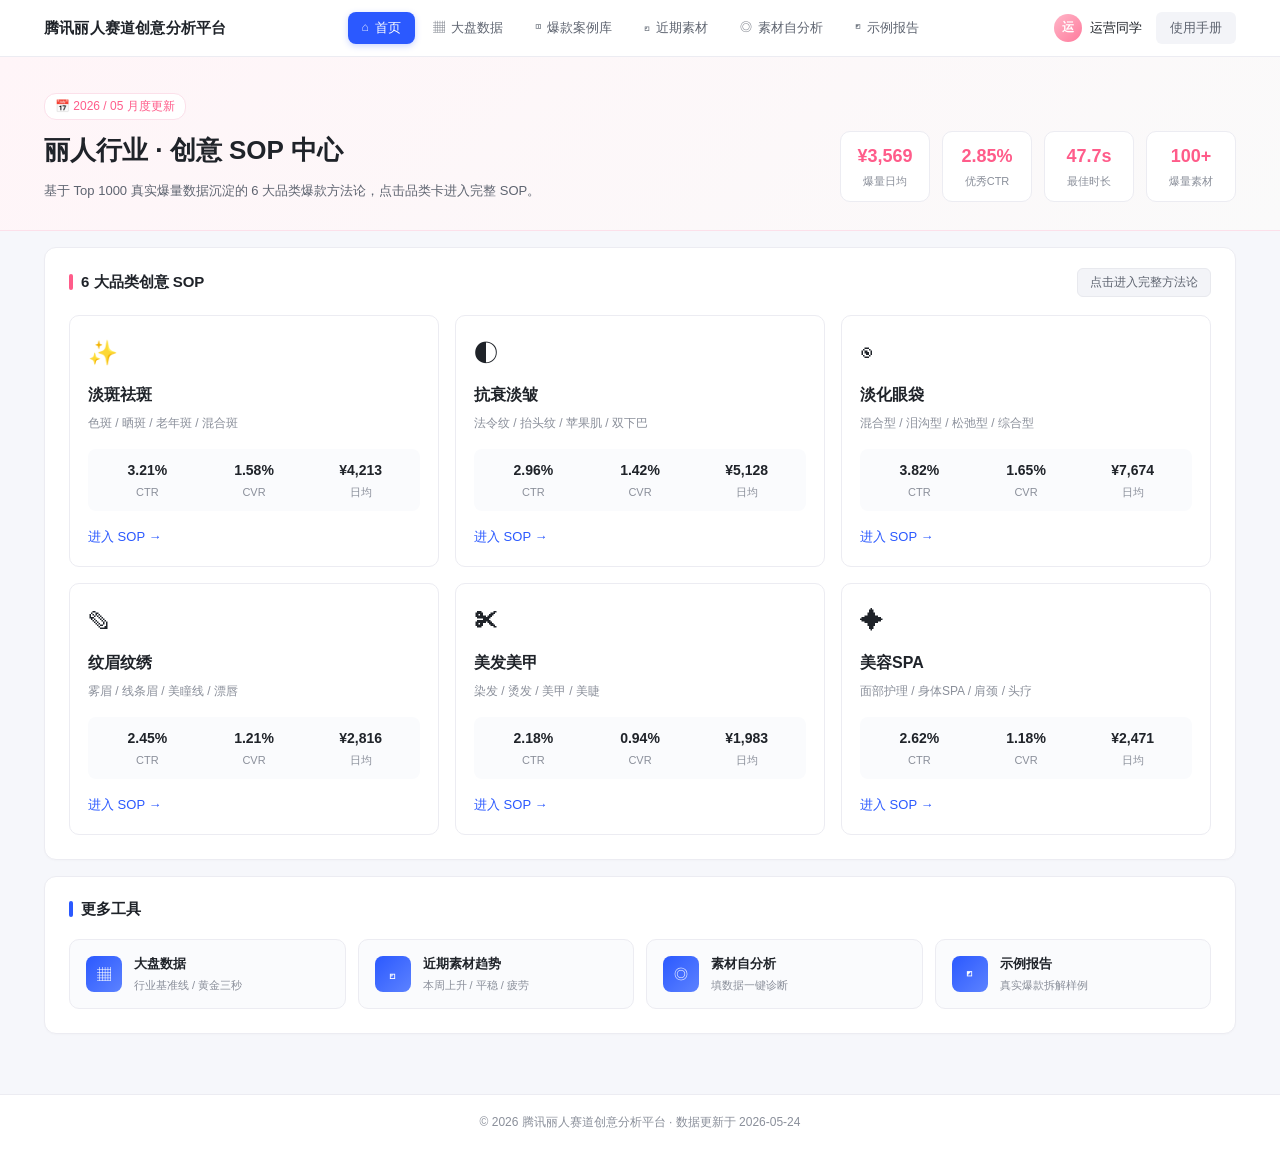
==== index.html @ 3fe84f32 "first commit: 丽人创意SOP v1" ====
<!DOCTYPE html>
<html lang="zh-CN">
<head>
<meta charset="UTF-8" />
<meta name="viewport" content="width=device-width,initial-scale=1.0" />
<title>腾讯丽人赛道创意分析平台</title>
<link rel="stylesheet" href="styles.css" />
</head>
<body>

<!-- 顶部导航 -->
<header class="topbar">
  <div class="topbar-inner">
    <div class="brand">腾讯丽人赛道创意分析平台</div>
    <nav class="topnav">
      <a href="#/home" class="nav-item" data-route="home"><span class="nav-icon">⌂</span>首页</a>
      <a href="#/dashboard" class="nav-item" data-route="dashboard"><span class="nav-icon">▦</span>大盘数据</a>
      <a href="#/case" class="nav-item" data-route="case"><span class="nav-icon">◫</span>爆款案例库</a>
      <a href="#/trend" class="nav-item" data-route="trend"><span class="nav-icon">◰</span>近期素材</a>
      <a href="#/diagnose" class="nav-item" data-route="diagnose"><span class="nav-icon">◎</span>素材自分析</a>
      <a href="#/report" class="nav-item" data-route="report"><span class="nav-icon">◩</span>示例报告</a>
    </nav>
    <div class="topright">
      <div class="user">
        <span class="avatar">运</span>
        <span class="username">运营同学</span>
      </div>
      <a href="#/manual" class="btn-manual">使用手册</a>
    </div>
  </div>
</header>

<!-- =============== 页面 0：首页（品类Hub） =============== -->
<div class="page" data-page="home">
  <section class="v3-hero">
    <div class="container">
      <div class="v3-hero-inner">
        <div>
          <div class="v3-hero-tag">📅 2026 / 05 月度更新</div>
          <h1 class="v3-hero-title">丽人行业 · 创意 SOP 中心</h1>
          <p class="v3-hero-desc">基于 Top 1000 真实爆量数据沉淀的 6 大品类爆款方法论，点击品类卡进入完整 SOP。</p>
        </div>
        <div class="v3-hero-stats">
          <div class="v3-hs"><span class="v3-hs-num">¥3,569</span><span class="v3-hs-lbl">爆量日均</span></div>
          <div class="v3-hs"><span class="v3-hs-num">2.85%</span><span class="v3-hs-lbl">优秀CTR</span></div>
          <div class="v3-hs"><span class="v3-hs-num">47.7s</span><span class="v3-hs-lbl">最佳时长</span></div>
          <div class="v3-hs"><span class="v3-hs-num">100+</span><span class="v3-hs-lbl">爆量素材</span></div>
        </div>
      </div>
    </div>
  </section>

  <main class="container main-area">
    <div class="panel">
      <div class="panel-head">
        <div class="panel-title"><span class="dot pink-dot"></span>6 大品类创意 SOP</div>
        <div class="date-range light">点击进入完整方法论</div>
      </div>
      <div class="cat-grid">
        <a class="cat-card" href="category.html?cat=淡斑"><div class="cat-emoji">✨</div><div class="cat-name">淡斑祛斑</div><div class="cat-sub">色斑 / 晒斑 / 老年斑 / 混合斑</div><div class="cat-metrics"><div><div class="m-num">3.21%</div><div class="m-label">CTR</div></div><div><div class="m-num">1.58%</div><div class="m-label">CVR</div></div><div><div class="m-num">¥4,213</div><div class="m-label">日均</div></div></div><div class="cat-cta">进入 SOP →</div></a>
        <a class="cat-card" href="category.html?cat=淡皱"><div class="cat-emoji">◐</div><div class="cat-name">抗衰淡皱</div><div class="cat-sub">法令纹 / 抬头纹 / 苹果肌 / 双下巴</div><div class="cat-metrics"><div><div class="m-num">2.96%</div><div class="m-label">CTR</div></div><div><div class="m-num">1.42%</div><div class="m-label">CVR</div></div><div><div class="m-num">¥5,128</div><div class="m-label">日均</div></div></div><div class="cat-cta">进入 SOP →</div></a>
        <a class="cat-card" href="category.html?cat=眼袋"><div class="cat-emoji">◉</div><div class="cat-name">淡化眼袋</div><div class="cat-sub">混合型 / 泪沟型 / 松弛型 / 综合型</div><div class="cat-metrics"><div><div class="m-num">3.82%</div><div class="m-label">CTR</div></div><div><div class="m-num">1.65%</div><div class="m-label">CVR</div></div><div><div class="m-num">¥7,674</div><div class="m-label">日均</div></div></div><div class="cat-cta">进入 SOP →</div></a>
        <a class="cat-card" href="category.html?cat=纹眉"><div class="cat-emoji">✎</div><div class="cat-name">纹眉纹绣</div><div class="cat-sub">雾眉 / 线条眉 / 美瞳线 / 漂唇</div><div class="cat-metrics"><div><div class="m-num">2.45%</div><div class="m-label">CTR</div></div><div><div class="m-num">1.21%</div><div class="m-label">CVR</div></div><div><div class="m-num">¥2,816</div><div class="m-label">日均</div></div></div><div class="cat-cta">进入 SOP →</div></a>
        <a class="cat-card" href="category.html?cat=美发"><div class="cat-emoji">✂</div><div class="cat-name">美发美甲</div><div class="cat-sub">染发 / 烫发 / 美甲 / 美睫</div><div class="cat-metrics"><div><div class="m-num">2.18%</div><div class="m-label">CTR</div></div><div><div class="m-num">0.94%</div><div class="m-label">CVR</div></div><div><div class="m-num">¥1,983</div><div class="m-label">日均</div></div></div><div class="cat-cta">进入 SOP →</div></a>
        <a class="cat-card" href="category.html?cat=SPA"><div class="cat-emoji">✦</div><div class="cat-name">美容SPA</div><div class="cat-sub">面部护理 / 身体SPA / 肩颈 / 头疗</div><div class="cat-metrics"><div><div class="m-num">2.62%</div><div class="m-label">CTR</div></div><div><div class="m-num">1.18%</div><div class="m-label">CVR</div></div><div><div class="m-num">¥2,471</div><div class="m-label">日均</div></div></div><div class="cat-cta">进入 SOP →</div></a>
      </div>
    </div>

    <div class="panel">
      <div class="panel-head">
        <div class="panel-title"><span class="dot blue-dot"></span>更多工具</div>
      </div>
      <div class="v3-tool-grid">
        <a class="v3-tool" href="#/dashboard">
          <span class="v3-tool-ico">▦</span>
          <span class="v3-tool-txt"><b>大盘数据</b><i>行业基准线 / 黄金三秒</i></span>
        </a>
        <a class="v3-tool" href="#/trend">
          <span class="v3-tool-ico">◰</span>
          <span class="v3-tool-txt"><b>近期素材趋势</b><i>本周上升 / 平稳 / 疲劳</i></span>
        </a>
        <a class="v3-tool" href="#/diagnose">
          <span class="v3-tool-ico">◎</span>
          <span class="v3-tool-txt"><b>素材自分析</b><i>填数据一键诊断</i></span>
        </a>
        <a class="v3-tool" href="#/report">
          <span class="v3-tool-ico">◩</span>
          <span class="v3-tool-txt"><b>示例报告</b><i>真实爆款拆解样例</i></span>
        </a>
      </div>
    </div>
  </main>
</div>

<!-- =============== 页面 1：大盘数据 =============== -->
<div class="page" data-page="dashboard">
  <section class="page-head">
    <div class="container">
      <h1 class="page-title">行业大盘数据</h1>
      <div class="industry-tabs">
        <button class="ind-tab active">丽人</button>
        <button class="ind-tab">纹眉纹绣</button>
        <button class="ind-tab">抗衰淡皱</button>
        <button class="ind-tab">淡化眼袋</button>
        <button class="ind-tab">淡斑祛斑</button>
        <button class="ind-tab">美发美甲</button>
        <button class="ind-tab">美容SPA</button>
      </div>
    </div>
  </section>

  <main class="container main-area">
    <div class="panel">
      <div class="panel-head pink">
        <div class="panel-title"><span class="dot pink-dot"></span>丽人行业月度数据速递</div>
        <div class="date-range">📅 2026-04-01 至 2026-04-30</div>
      </div>

      <div class="sub-tabs">
        <span class="sub-tab-label">数据模块目录</span>
        <button class="sub-tab active">行业基准线</button>
        <button class="sub-tab">动态数据</button>
        <button class="sub-tab">黄金三秒分布</button>
        <button class="sub-tab">脚本结构分析</button>
        <button class="sub-tab">品类消耗占比</button>
        <button class="sub-tab">创意公式库</button>
        <button class="sub-tab">爆款榜单</button>
      </div>

      <div class="kpi-grid">
        <div class="kpi-card top-pink">
          <div class="kpi-head"><span class="kpi-label">爆量素材日均消耗</span><span class="kpi-icon">⊙</span></div>
          <div class="kpi-value">¥3,569<span class="kpi-unit">起</span></div>
          <div class="kpi-foot">Top100 中位数</div>
        </div>
        <div class="kpi-card top-green">
          <div class="kpi-head"><span class="kpi-label">优秀素材CTR</span><span class="kpi-icon">◌</span></div>
          <div class="kpi-value">2.85<span class="kpi-unit">%</span></div>
          <div class="kpi-foot">行业基准 1.5%</div>
        </div>
        <div class="kpi-card top-purple">
          <div class="kpi-head"><span class="kpi-label">优秀素材浅层CVR</span><span class="kpi-icon">◇</span></div>
          <div class="kpi-value">1.42<span class="kpi-unit">%</span></div>
          <div class="kpi-foot">行业基准 0.8%</div>
        </div>
        <div class="kpi-card top-orange">
          <div class="kpi-head"><span class="kpi-label">最佳素材时长</span><span class="kpi-icon">◷</span></div>
          <div class="kpi-value">47.7<span class="kpi-unit">s</span></div>
          <div class="kpi-foot">35-55s区间最优</div>
        </div>
      </div>

      <div class="info-grid">
        <div class="info-card">
          <span class="info-icon pink-bg">♨</span>
          <div class="info-text"><div class="info-label">Top3 消耗品类</div><div class="info-value">淡斑 35%、淡皱 30%、眼袋 20%</div></div>
        </div>
        <div class="info-card">
          <span class="info-icon blue-bg">≈</span>
          <div class="info-text"><div class="info-label">主力流量渠道</div><div class="info-value">微信视频号 73.8%</div></div>
        </div>
        <div class="info-card">
          <span class="info-icon green-bg">◐</span>
          <div class="info-text"><div class="info-label">最优开头类型</div><div class="info-value">痛点特写+价格锤 40%</div></div>
        </div>
        <div class="info-card">
          <span class="info-icon purple-bg">◈</span>
          <div class="info-text"><div class="info-label">爆款样本量</div><div class="info-value">1000条 / 已分析100条</div></div>
        </div>
      </div>
    </div>

    <div class="panel">
      <div class="panel-head">
        <div class="panel-title"><span class="dot blue-dot"></span>黄金三秒类型分布</div>
        <div class="seg-toggle">
          <button class="seg active">爆量素材</button>
          <button class="seg">优秀素材</button>
        </div>
      </div>
      <div class="bar-list">
        <div class="bar-row"><span class="bar-label">痛点特写+价格锤</span><div class="bar-track"><div class="bar-fill pink-fill" style="width:40%"></div></div><span class="bar-num">40%</span></div>
        <div class="bar-row"><span class="bar-label">美容师真人口播</span><div class="bar-track"><div class="bar-fill blue-fill" style="width:25%"></div></div><span class="bar-num">25%</span></div>
        <div class="bar-row"><span class="bar-label">门店开业排队</span><div class="bar-track"><div class="bar-fill orange-fill" style="width:20%"></div></div><span class="bar-num">20%</span></div>
        <div class="bar-row"><span class="bar-label">新闻播报式</span><div class="bar-track"><div class="bar-fill purple-fill" style="width:15%"></div></div><span class="bar-num">15%</span></div>
        <div class="bar-row"><span class="bar-label">顾客日常见证</span><div class="bar-track"><div class="bar-fill green-fill" style="width:15%"></div></div><span class="bar-num">15%</span></div>
      </div>
    </div>
  </main>
</div>

<!-- =============== 页面 2：爆款案例库 =============== -->
<div class="page" data-page="case">
  <section class="page-head">
    <div class="container">
      <h1 class="page-title">分品类爆款创意 SOP</h1>
      <div class="industry-tabs">
        <button class="ind-tab active">全部</button>
        <button class="ind-tab">淡斑祛斑</button>
        <button class="ind-tab">抗衰淡皱</button>
        <button class="ind-tab">淡化眼袋</button>
        <button class="ind-tab">纹眉纹绣</button>
        <button class="ind-tab">美发美甲</button>
        <button class="ind-tab">美容SPA</button>
      </div>
    </div>
  </section>

  <main class="container main-area">
    <div class="panel">
      <div class="panel-head">
        <div class="panel-title"><span class="dot orange-dot"></span>分品类爆款创意 SOP</div>
        <a href="#" class="link-more">查看全部品类 →</a>
      </div>
      <div class="cat-grid">
        <a class="cat-card" href="category.html?cat=淡斑"><div class="cat-emoji">✨</div><div class="cat-name">淡斑祛斑</div><div class="cat-sub">色斑 / 晒斑 / 老年斑 / 混合斑</div><div class="cat-metrics"><div><div class="m-num">3.21%</div><div class="m-label">CTR</div></div><div><div class="m-num">1.58%</div><div class="m-label">CVR</div></div><div><div class="m-num">¥4,213</div><div class="m-label">日均</div></div></div><div class="cat-cta">查看 SOP →</div></a>
        <a class="cat-card" href="category.html?cat=淡皱"><div class="cat-emoji">◐</div><div class="cat-name">抗衰淡皱</div><div class="cat-sub">法令纹 / 抬头纹 / 苹果肌 / 双下巴</div><div class="cat-metrics"><div><div class="m-num">2.96%</div><div class="m-label">CTR</div></div><div><div class="m-num">1.42%</div><div class="m-label">CVR</div></div><div><div class="m-num">¥5,128</div><div class="m-label">日均</div></div></div><div class="cat-cta">查看 SOP →</div></a>
        <a class="cat-card" href="category.html?cat=眼袋"><div class="cat-emoji">◉</div><div class="cat-name">淡化眼袋</div><div class="cat-sub">混合型 / 泪沟型 / 松弛型 / 综合型</div><div class="cat-metrics"><div><div class="m-num">3.82%</div><div class="m-label">CTR</div></div><div><div class="m-num">1.65%</div><div class="m-label">CVR</div></div><div><div class="m-num">¥7,674</div><div class="m-label">日均</div></div></div><div class="cat-cta">查看 SOP →</div></a>
        <a class="cat-card" href="category.html?cat=纹眉"><div class="cat-emoji">✎</div><div class="cat-name">纹眉纹绣</div><div class="cat-sub">雾眉 / 线条眉 / 美瞳线 / 漂唇</div><div class="cat-metrics"><div><div class="m-num">2.45%</div><div class="m-label">CTR</div></div><div><div class="m-num">1.21%</div><div class="m-label">CVR</div></div><div><div class="m-num">¥2,816</div><div class="m-label">日均</div></div></div><div class="cat-cta">查看 SOP →</div></a>
        <a class="cat-card" href="category.html?cat=美发"><div class="cat-emoji">✂</div><div class="cat-name">美发美甲</div><div class="cat-sub">染发 / 烫发 / 美甲 / 美睫</div><div class="cat-metrics"><div><div class="m-num">2.18%</div><div class="m-label">CTR</div></div><div><div class="m-num">0.94%</div><div class="m-label">CVR</div></div><div><div class="m-num">¥1,983</div><div class="m-label">日均</div></div></div><div class="cat-cta">查看 SOP →</div></a>
        <a class="cat-card" href="category.html?cat=SPA"><div class="cat-emoji">✦</div><div class="cat-name">美容SPA</div><div class="cat-sub">面部护理 / 身体SPA / 肩颈 / 头疗</div><div class="cat-metrics"><div><div class="m-num">2.62%</div><div class="m-label">CTR</div></div><div><div class="m-num">1.18%</div><div class="m-label">CVR</div></div><div><div class="m-num">¥2,471</div><div class="m-label">日均</div></div></div><div class="cat-cta">查看 SOP →</div></a>
      </div>
    </div>
  </main>
</div>

<!-- =============== 页面 3：近期素材 =============== -->
<div class="page" data-page="trend">
  <section class="page-head">
    <div class="container">
      <h1 class="page-title">近期平台素材趋势</h1>
      <div class="industry-tabs">
        <button class="ind-tab active">本周</button>
        <button class="ind-tab">近30天</button>
        <button class="ind-tab">近90天</button>
      </div>
    </div>
  </section>

  <main class="container main-area">
    <div class="panel">
      <div class="panel-head">
        <div class="panel-title"><span class="dot purple-dot"></span>近期平台素材趋势</div>
        <div class="date-range light">本周更新 · 2026-05-18 至 2026-05-24</div>
      </div>
      <div class="trend-grid">
        <div class="trend-card hot"><div class="trend-tag pink-tag">▲ 上升</div><div class="trend-name">街头采访式真人口播</div><div class="trend-desc">美容师走出门店，街头采访真实顾客，拉高信任感与点击率。</div></div>
        <div class="trend-card hot"><div class="trend-tag pink-tag">▲ 上升</div><div class="trend-name">价格清单大字快闪</div><div class="trend-desc">"法令纹368 / 抬头纹368 / 苹果肌368"全屏价格刷屏。</div></div>
        <div class="trend-card"><div class="trend-tag green-tag">● 平稳</div><div class="trend-name">门店开业排队</div><div class="trend-desc">仍是淡斑、淡皱品类的稳定爆款形式。</div></div>
        <div class="trend-card down"><div class="trend-tag gray-tag">▼ 疲劳</div><div class="trend-name">纯AI数字人口播</div><div class="trend-desc">CTR 持续下滑，建议替换为真人或真人前贴口播。</div></div>
      </div>
    </div>
  </main>
</div>

<!-- =============== 页面 4：素材自分析 =============== -->
<div class="page" data-page="diagnose">
  <section class="page-head">
    <div class="container">
      <h1 class="page-title">素材自分析诊断台</h1>
      <div class="industry-tabs">
        <button class="ind-tab active">表单诊断</button>
        <button class="ind-tab">链接诊断</button>
        <button class="ind-tab">批量诊断</button>
      </div>
    </div>
  </section>

  <main class="container main-area">
    <div class="panel">
      <div class="panel-head">
        <div class="panel-title"><span class="dot green-dot"></span>素材自分析诊断台</div>
        <div class="date-range light">上传你的素材，我们告诉你为什么数据差</div>
      </div>

      <form id="diagForm" class="diag-form">
        <div class="form-row">
          <label>素材链接 / MD5</label>
          <input type="text" name="url" placeholder="粘贴素材URL或MD5" />
        </div>
        <div class="form-row two">
          <div>
            <label>品类</label>
            <select name="category">
              <option>淡斑祛斑</option><option>抗衰淡皱</option><option>淡化眼袋</option>
              <option>纹眉纹绣</option><option>美发美甲</option><option>美容SPA</option>
            </select>
          </div>
          <div>
            <label>优化目标</label>
            <select name="goal"><option>下单OG</option><option>企微OG</option><option>表单</option><option>加微</option></select>
          </div>
        </div>
        <div class="form-row four">
          <div><label>日均消耗</label><input type="number" name="cost" placeholder="¥"></div>
          <div><label>CTR(%)</label><input type="number" step="0.01" name="ctr" placeholder="%"></div>
          <div><label>浅层CVR(%)</label><input type="number" step="0.01" name="cvr" placeholder="%"></div>
          <div><label>3秒完播率(%)</label><input type="number" step="0.01" name="play3" placeholder="%"></div>
        </div>
        <div class="form-row">
          <label>你想解决的问题</label>
          <textarea name="question" rows="2" placeholder="例如：为什么CTR这么低？为什么跑不动量？"></textarea>
        </div>
        <div class="form-actions">
          <button type="submit" class="btn-primary">开始诊断</button>
          <button type="reset" class="btn-ghost">重置</button>
        </div>
      </form>

      <div id="diagResult" class="diag-result hidden">
        <div class="diag-head">初步诊断结果</div>
        <div class="diag-body">
          <div class="diag-block"><div class="diag-block-title">🩺 核心判断</div><div class="diag-block-content" data-key="judge">—</div></div>
          <div class="diag-block"><div class="diag-block-title">⚠ 主要问题</div><div class="diag-block-content" data-key="problems">—</div></div>
          <div class="diag-block"><div class="diag-block-title">→ 下一条怎么拍</div><div class="diag-block-content" data-key="next">—</div></div>
        </div>
      </div>
    </div>
  </main>
</div>

<!-- =============== 页面 5：示例报告 =============== -->
<div class="page" data-page="report">
  <section class="page-head">
    <div class="container">
      <h1 class="page-title">示例诊断报告</h1>
      <div class="industry-tabs">
        <button class="ind-tab active">全部品类</button>
        <button class="ind-tab">淡斑</button>
        <button class="ind-tab">淡皱</button>
        <button class="ind-tab">眼袋</button>
        <button class="ind-tab">纹眉</button>
      </div>
    </div>
  </section>

  <main class="container main-area">
    <div class="panel">
      <div class="panel-head">
        <div class="panel-title"><span class="dot orange-dot"></span>示例诊断报告</div>
        <div class="date-range light">真实分析样例</div>
      </div>

      <div class="report-card">
        <div class="report-head">
          <div class="report-name">某淡皱品类30秒口播视频</div>
          <div class="report-meta">日均¥7,485 · CTR 2.96% · CVR 1.42%</div>
        </div>
        <div class="report-grid">
          <div class="rg-item"><div class="rg-label">核心判断</div><div class="rg-text">高点击高转化型爆款，黄金三秒"白手套+价格锤"是核心拉量点。</div></div>
          <div class="rg-item"><div class="rg-label">脚本结构</div><div class="rg-text">0-3s价格锤 / 4-15s操作特写 / 16-30s价格清单+到店CTA</div></div>
          <div class="rg-item"><div class="rg-label">爆量因子</div><div class="rg-text">真实中老年顾客 + 白手套操作 + 368元价格锤 + "全国连锁300+"</div></div>
          <div class="rg-item"><div class="rg-label">复用方向</div><div class="rg-text">替换为眼袋468元版本，保留白手套操作镜头与价格清单结构。</div></div>
        </div>
      </div>

      <div class="report-card">
        <div class="report-head">
          <div class="report-name">某淡斑品类45秒门店开业视频</div>
          <div class="report-meta">日均¥12,398 · CTR 3.45% · CVR 1.78%</div>
        </div>
        <div class="report-grid">
          <div class="rg-item"><div class="rg-label">核心判断</div><div class="rg-text">超头部爆量素材，社交证明（开业排队）+价格锤双驱动。</div></div>
          <div class="rg-item"><div class="rg-label">脚本结构</div><div class="rg-text">0-3s开业鞭炮 / 4-25s操作特写 / 26-45s顾客见证+价格</div></div>
          <div class="rg-item"><div class="rg-label">爆量因子</div><div class="rg-text">198元低门槛价格锤 + 50分钟时长承诺 + 真实顾客出镜</div></div>
          <div class="rg-item"><div class="rg-label">复用方向</div><div class="rg-text">替换为眼袋开业版本，保留鞭炮镜头与50分钟话术。</div></div>
        </div>
      </div>
    </div>
  </main>
</div>

<!-- =============== 页面 6：使用手册 =============== -->
<div class="page" data-page="manual">
  <section class="page-head">
    <div class="container">
      <h1 class="page-title">使用手册</h1>
    </div>
  </section>

  <main class="container main-area">
    <div class="panel">
      <div class="panel-head">
        <div class="panel-title"><span class="dot pink-dot"></span>平台使用指引</div>
      </div>
      <div class="manual-body">
        <h3>① 大盘数据</h3>
        <p>查看丽人行业月度大盘指标、黄金三秒分布、品类消耗占比，作为优化参考基准线。</p>
        <h3>② 爆款案例库</h3>
        <p>分品类查看 Top 爆款 SOP，每个品类含 CTR/CVR/日均消耗三大指标，可直接复用脚本结构。</p>
        <h3>③ 近期素材</h3>
        <p>本周/近30天上升、平稳、疲劳的素材形式，决定下一条素材方向。</p>
        <h3>④ 素材自分析</h3>
        <p>填入你的素材数据，平台输出核心判断、问题诊断与下一条怎么拍的建议。</p>
        <h3>⑤ 示例报告</h3>
        <p>看真实爆款的拆解样例，照着抄就行。</p>
        <h3>联系我们</h3>
        <p>📮 邮箱：creative@example.com　💬 企业微信：扫码加入丽人创意诊断群　📞 顾问咨询：xxx-xxxx-xxxx</p>
      </div>
    </div>
  </main>
</div>

<footer class="footer">
  <div class="container">© 2026 腾讯丽人赛道创意分析平台 · 数据更新于 2026-05-24</div>
</footer>

<script src="app.js"></script>
</body>
</html>
---- styles.css ----
/* ========== 基础 ========== */
* { box-sizing: border-box; margin: 0; padding: 0; }
html, body { height: 100%; }
body {
  font-family: -apple-system, "PingFang SC", "Microsoft YaHei", "Helvetica Neue", Arial, sans-serif;
  background: #f6f7fb;
  color: #1f2329;
  font-size: 14px;
  line-height: 1.6;
  -webkit-font-smoothing: antialiased;
}
a { color: inherit; text-decoration: none; }
button { font-family: inherit; cursor: pointer; border: none; background: none; }
input, select, textarea { font-family: inherit; font-size: 14px; }

.container { max-width: 1240px; margin: 0 auto; padding: 0 24px; }
.hidden { display: none !important; }

/* ========== 页面切换 ========== */
.page { display: none; animation: pageIn .25s ease; }
.page.active { display: block; }
@keyframes pageIn {
  from { opacity: 0; transform: translateY(6px); }
  to   { opacity: 1; transform: translateY(0); }
}

/* ========== 顶部导航 ========== */
.topbar {
  background: #ffffff;
  border-bottom: 1px solid #ececf2;
  position: sticky;
  top: 0;
  z-index: 50;
}
.topbar-inner {
  max-width: 1240px;
  margin: 0 auto;
  padding: 0 24px;
  height: 56px;
  display: flex;
  align-items: center;
  gap: 32px;
}
.brand {
  font-size: 15px;
  font-weight: 600;
  color: #1f2329;
  letter-spacing: 0.2px;
  flex-shrink: 0;
}
.topnav {
  display: flex;
  gap: 4px;
  flex: 1;
  justify-content: center;
}
.nav-item {
  display: inline-flex;
  align-items: center;
  gap: 6px;
  padding: 6px 14px;
  font-size: 13px;
  color: #5e6470;
  border-radius: 8px;
  transition: all 0.15s;
}
.nav-item:hover { background: #f3f4f8; color: #1f2329; }
.nav-item.active {
  background: #2b59ff;
  color: #fff;
  box-shadow: 0 2px 6px rgba(43,89,255,0.25);
}
.nav-icon { font-size: 12px; opacity: 0.85; }
.topright { display: flex; align-items: center; gap: 14px; flex-shrink: 0; }
.user { display: flex; align-items: center; gap: 8px; }
.avatar {
  width: 28px; height: 28px;
  background: linear-gradient(135deg,#ffb6c8,#ff7a9c);
  color: #fff;
  border-radius: 50%;
  display: inline-flex;
  align-items: center;
  justify-content: center;
  font-size: 12px;
  font-weight: 600;
}
.username { font-size: 13px; color: #1f2329; }
.btn-manual {
  padding: 6px 14px;
  font-size: 13px;
  background: #f3f4f8;
  border-radius: 6px;
  color: #5e6470;
}
.btn-manual:hover { background: #e9eaf0; }

/* ========== 页面标题 + 行业Tab ========== */
.page-head {
  background: #f6f7fb;
  padding: 28px 0 16px;
}
.page-head .container { display: flex; justify-content: space-between; align-items: center; flex-wrap: wrap; gap: 16px; }
.page-title {
  font-size: 22px;
  font-weight: 600;
  color: #1f2329;
}
.industry-tabs { display: flex; gap: 6px; flex-wrap: wrap; }
.ind-tab {
  padding: 6px 16px;
  font-size: 13px;
  background: #fff;
  border: 1px solid #e8e9ee;
  border-radius: 8px;
  color: #5e6470;
  transition: all 0.15s;
}
.ind-tab:hover { border-color: #ff5c8a; color: #ff5c8a; }
.ind-tab.active {
  background: linear-gradient(135deg,#ff5c8a,#ff7a9c);
  color: #fff;
  border-color: transparent;
  box-shadow: 0 2px 8px rgba(255,92,138,0.25);
}

/* ========== 主区域 ========== */
.main-area { padding-bottom: 60px; }

/* ========== Panel ========== */
.panel {
  background: #fff;
  border-radius: 12px;
  padding: 20px 24px 24px;
  margin-top: 16px;
  box-shadow: 0 1px 2px rgba(0,0,0,0.02);
  border: 1px solid #ececf2;
}
.panel-head {
  display: flex;
  align-items: center;
  justify-content: space-between;
  margin-bottom: 18px;
  flex-wrap: wrap;
  gap: 12px;
}
.panel-head.pink {
  margin: -20px -24px 18px;
  padding: 14px 24px;
  background: linear-gradient(90deg, #fff5f8 0%, #fff 60%);
  border-bottom: 1px solid #fce0ea;
  border-radius: 12px 12px 0 0;
}
.panel-title {
  font-size: 15px;
  font-weight: 600;
  color: #1f2329;
  display: inline-flex;
  align-items: center;
  gap: 8px;
}
.dot {
  display: inline-block;
  width: 4px;
  height: 16px;
  border-radius: 2px;
}
.pink-dot { background: #ff5c8a; }
.blue-dot { background: #2b59ff; }
.orange-dot { background: #ff8a3d; }
.purple-dot { background: #8a5cff; }
.green-dot { background: #2bbf7a; }

.date-range {
  font-size: 12px;
  background: #fff0f4;
  color: #ff5c8a;
  padding: 4px 12px;
  border-radius: 6px;
  border: 1px solid #fcd5e0;
}
.date-range.light {
  background: #f3f4f8;
  color: #5e6470;
  border-color: #e8e9ee;
}
.link-more { font-size: 13px; color: #2b59ff; }
.link-more:hover { text-decoration: underline; }

/* ========== 子Tab ========== */
.sub-tabs {
  display: flex;
  align-items: center;
  flex-wrap: wrap;
  gap: 8px;
  padding: 12px 14px;
  background: #f7f8fc;
  border-radius: 10px;
  margin-bottom: 18px;
}
.sub-tab-label {
  font-size: 13px;
  color: #5e6470;
  margin-right: 8px;
  display: inline-flex;
  align-items: center;
  gap: 4px;
}
.sub-tab-label::before { content: "▤"; opacity: 0.5; }
.sub-tab {
  padding: 5px 14px;
  font-size: 12px;
  background: #fff;
  border: 1px solid #e8e9ee;
  border-radius: 6px;
  color: #5e6470;
}
.sub-tab:hover { border-color: #2b59ff; color: #2b59ff; }
.sub-tab.active {
  background: #fff;
  border-color: #2b59ff;
  color: #2b59ff;
  font-weight: 500;
}

/* ========== KPI 卡 ========== */
.kpi-grid {
  display: grid;
  grid-template-columns: repeat(4,1fr);
  gap: 14px;
  margin-bottom: 14px;
}
.kpi-card {
  background: #fff;
  border: 1px solid #ececf2;
  border-radius: 10px;
  padding: 18px 18px 16px;
  position: relative;
  overflow: hidden;
}
.kpi-card::before {
  content: "";
  position: absolute;
  top: 0; left: 0; right: 0;
  height: 3px;
}
.top-pink::before { background: linear-gradient(90deg,#ff5c8a,#ffb6c8); }
.top-green::before { background: linear-gradient(90deg,#2bbf7a,#7ee2b1); }
.top-purple::before { background: linear-gradient(90deg,#8a5cff,#c4a8ff); }
.top-orange::before { background: linear-gradient(90deg,#ff8a3d,#ffc599); }
.kpi-head {
  display: flex;
  justify-content: space-between;
  align-items: center;
  margin-bottom: 10px;
}
.kpi-label { font-size: 13px; color: #5e6470; }
.kpi-icon { color: #b8bcc7; font-size: 14px; }
.kpi-value {
  font-size: 28px;
  font-weight: 700;
  color: #1f2329;
  line-height: 1.2;
}
.kpi-unit {
  font-size: 14px;
  font-weight: 500;
  color: #8a8f9a;
  margin-left: 4px;
}
.kpi-foot {
  margin-top: 6px;
  font-size: 12px;
  color: #8a8f9a;
}

/* ========== 次级信息卡 ========== */
.info-grid {
  display: grid;
  grid-template-columns: repeat(4,1fr);
  gap: 14px;
}
.info-card {
  background: #fafbfd;
  border: 1px solid #ececf2;
  border-radius: 10px;
  padding: 14px;
  display: flex;
  align-items: center;
  gap: 12px;
}
.info-icon {
  width: 36px; height: 36px;
  border-radius: 8px;
  display: inline-flex;
  align-items: center;
  justify-content: center;
  font-size: 16px;
  color: #fff;
  flex-shrink: 0;
}
.pink-bg { background: linear-gradient(135deg,#ff5c8a,#ff8aa8); }
.blue-bg { background: linear-gradient(135deg,#2b59ff,#5c82ff); }
.green-bg { background: linear-gradient(135deg,#2bbf7a,#5cd99a); }
.purple-bg { background: linear-gradient(135deg,#8a5cff,#b08aff); }
.info-text { flex: 1; min-width: 0; }
.info-label { font-size: 12px; color: #8a8f9a; margin-bottom: 2px; }
.info-value { font-size: 14px; font-weight: 600; color: #1f2329; }

/* ========== 黄金三秒条形 ========== */
.seg-toggle { display: flex; gap: 4px; background: #f3f4f8; padding: 3px; border-radius: 8px; }
.seg {
  padding: 5px 14px;
  font-size: 12px;
  border-radius: 6px;
  color: #5e6470;
}
.seg.active { background: #fff; color: #2b59ff; font-weight: 500; box-shadow: 0 1px 2px rgba(0,0,0,0.04); }

.bar-list { display: flex; flex-direction: column; gap: 14px; padding: 4px 0; }
.bar-row {
  display: grid;
  grid-template-columns: 160px 1fr 60px;
  align-items: center;
  gap: 14px;
}
.bar-label { font-size: 13px; color: #1f2329; }
.bar-track {
  height: 10px;
  background: #f3f4f8;
  border-radius: 5px;
  overflow: hidden;
}
.bar-fill { height: 100%; border-radius: 5px; }
.pink-fill { background: linear-gradient(90deg,#ff5c8a,#ffb6c8); }
.blue-fill { background: linear-gradient(90deg,#2b59ff,#5c82ff); }
.orange-fill { background: linear-gradient(90deg,#ff8a3d,#ffc599); }
.purple-fill { background: linear-gradient(90deg,#8a5cff,#b08aff); }
.green-fill { background: linear-gradient(90deg,#2bbf7a,#5cd99a); }
.bar-num { font-size: 13px; font-weight: 600; color: #1f2329; text-align: right; }

/* ========== 分品类卡片 ========== */
.cat-grid {
  display: grid;
  grid-template-columns: repeat(3,1fr);
  gap: 16px;
}
.cat-card {
  background: #fff;
  border: 1px solid #ececf2;
  border-radius: 10px;
  padding: 18px;
  transition: all 0.2s;
  display: flex;
  flex-direction: column;
  gap: 6px;
}
.cat-card:hover {
  border-color: #ff5c8a;
  transform: translateY(-2px);
  box-shadow: 0 4px 12px rgba(255,92,138,0.12);
}
.cat-emoji { font-size: 24px; margin-bottom: 4px; }
.cat-name { font-size: 16px; font-weight: 600; color: #1f2329; }
.cat-sub { font-size: 12px; color: #8a8f9a; margin-bottom: 10px; }
.cat-metrics {
  display: grid;
  grid-template-columns: repeat(3,1fr);
  gap: 8px;
  padding: 10px;
  background: #fafbfd;
  border-radius: 8px;
  margin-bottom: 10px;
}
.cat-metrics > div { text-align: center; }
.m-num { font-size: 14px; font-weight: 700; color: #1f2329; }
.m-label { font-size: 11px; color: #8a8f9a; margin-top: 2px; }
.cat-cta {
  font-size: 13px;
  color: #2b59ff;
  font-weight: 500;
  margin-top: auto;
}

/* ========== 趋势卡 ========== */
.trend-grid {
  display: grid;
  grid-template-columns: repeat(4,1fr);
  gap: 14px;
}
.trend-card {
  background: #fafbfd;
  border: 1px solid #ececf2;
  border-radius: 10px;
  padding: 14px;
}
.trend-card.hot { background: linear-gradient(180deg,#fff5f8,#fff); border-color: #fce0ea; }
.trend-card.down { background: #fafbfd; }
.trend-tag {
  display: inline-block;
  font-size: 11px;
  padding: 2px 8px;
  border-radius: 4px;
  margin-bottom: 8px;
  font-weight: 500;
}
.pink-tag { background: #ffe4ed; color: #ff5c8a; }
.green-tag { background: #e1f7ec; color: #2bbf7a; }
.gray-tag { background: #f0f1f5; color: #8a8f9a; }
.trend-name { font-size: 14px; font-weight: 600; color: #1f2329; margin-bottom: 4px; }
.trend-desc { font-size: 12px; color: #5e6470; line-height: 1.5; }

/* ========== 表单 ========== */
.diag-form { display: flex; flex-direction: column; gap: 14px; }
.form-row { display: flex; flex-direction: column; gap: 6px; }
.form-row.two { display: grid; grid-template-columns: 1fr 1fr; gap: 14px; }
.form-row.four { display: grid; grid-template-columns: repeat(4,1fr); gap: 14px; }
.form-row label {
  font-size: 13px;
  color: #5e6470;
}
.form-row input,
.form-row select,
.form-row textarea {
  background: #fafbfd;
  border: 1px solid #e8e9ee;
  border-radius: 8px;
  padding: 9px 12px;
  color: #1f2329;
  outline: none;
  transition: all 0.15s;
}
.form-row input:focus,
.form-row select:focus,
.form-row textarea:focus {
  background: #fff;
  border-color: #2b59ff;
  box-shadow: 0 0 0 3px rgba(43,89,255,0.08);
}
.form-actions { display: flex; gap: 10px; margin-top: 4px; }
.btn-primary {
  padding: 9px 22px;
  background: linear-gradient(135deg,#ff5c8a,#ff7a9c);
  color: #fff;
  border-radius: 8px;
  font-size: 13px;
  font-weight: 500;
  box-shadow: 0 2px 8px rgba(255,92,138,0.25);
}
.btn-primary:hover { transform: translateY(-1px); box-shadow: 0 4px 12px rgba(255,92,138,0.35); }
.btn-ghost {
  padding: 9px 22px;
  background: #f3f4f8;
  color: #5e6470;
  border-radius: 8px;
  font-size: 13px;
}
.btn-ghost:hover { background: #e9eaf0; }

.diag-result {
  margin-top: 18px;
  background: #fafbfd;
  border: 1px solid #ececf2;
  border-radius: 10px;
  padding: 18px;
}
.diag-head {
  font-size: 14px;
  font-weight: 600;
  color: #1f2329;
  margin-bottom: 14px;
}
.diag-body { display: grid; grid-template-columns: repeat(3,1fr); gap: 14px; }
.diag-block {
  background: #fff;
  border-radius: 8px;
  padding: 14px;
  border: 1px solid #ececf2;
}
.diag-block-title { font-size: 13px; font-weight: 600; color: #1f2329; margin-bottom: 6px; }
.diag-block-content { font-size: 13px; color: #5e6470; line-height: 1.6; }

/* ========== 报告卡 ========== */
.report-card {
  background: #fafbfd;
  border: 1px solid #ececf2;
  border-radius: 10px;
  padding: 18px;
}
.report-head { margin-bottom: 14px; }
.report-name { font-size: 15px; font-weight: 600; color: #1f2329; }
.report-meta { font-size: 12px; color: #8a8f9a; margin-top: 4px; }
.report-grid { display: grid; grid-template-columns: repeat(2,1fr); gap: 12px; }
.rg-item {
  background: #fff;
  border-radius: 8px;
  padding: 12px 14px;
  border: 1px solid #ececf2;
}
.rg-label { font-size: 12px; color: #8a8f9a; margin-bottom: 4px; }
.rg-text { font-size: 13px; color: #1f2329; line-height: 1.6; }

/* ========== 联系 ========== */
.contact-row { display: flex; gap: 32px; flex-wrap: wrap; color: #5e6470; font-size: 13px; }

/* ========== Footer ========== */
.footer {
  border-top: 1px solid #ececf2;
  background: #fff;
  padding: 18px 0;
  text-align: center;
  color: #8a8f9a;
  font-size: 12px;
}

/* ========== 响应式 ========== */
@media (max-width: 1024px) {
  .kpi-grid, .info-grid { grid-template-columns: repeat(2,1fr); }
  .cat-grid { grid-template-columns: repeat(2,1fr); }
  .trend-grid { grid-template-columns: repeat(2,1fr); }
  .diag-body, .report-grid { grid-template-columns: 1fr; }
  .form-row.four { grid-template-columns: repeat(2,1fr); }
}
@media (max-width: 640px) {
  .topnav { display: none; }
  .kpi-grid, .info-grid, .cat-grid, .trend-grid { grid-template-columns: 1fr; }
  .form-row.two, .form-row.four { grid-template-columns: 1fr; }
  .bar-row { grid-template-columns: 110px 1fr 50px; }
}

/* ========== 使用手册页 ========== */
.manual-body { padding: 8px 4px; }
.manual-body h3 {
  font-size: 15px;
  font-weight: 600;
  color: #1f2329;
  margin-top: 18px;
  margin-bottom: 6px;
  padding-left: 10px;
  border-left: 3px solid #ff5c8a;
}
.manual-body h3:first-child { margin-top: 4px; }
.manual-body p {
  color: #5a606a;
  font-size: 13.5px;
  line-height: 1.8;
  padding-left: 13px;
}

/* ============================================================
   首页（品类Hub）& 品类详情页 样式
============================================================ */
.v3-hero {
  background: linear-gradient(135deg, #fff5f8 0%, #fafafa 100%);
  padding: 36px 0 28px;
  border-bottom: 1px solid #fce0ea;
}
.v3-hero-inner { display: flex; align-items: flex-end; justify-content: space-between; gap: 24px; flex-wrap: wrap; }
.v3-hero-tag {
  display: inline-block; padding: 3px 10px; background: #fff;
  border: 1px solid #fce0ea; color: #ff5c8a; border-radius: 12px;
  font-size: 12px; margin-bottom: 10px;
}
.v3-hero-title { font-size: 26px; font-weight: 700; color: #1f2329; margin-bottom: 8px; }
.v3-hero-desc { font-size: 13px; color: #5e6470; max-width: 540px; line-height: 1.7; }
.v3-hero-stats { display: flex; gap: 12px; flex-wrap: wrap; }
.v3-hs {
  background: #fff; border: 1px solid #ececf2; border-radius: 10px;
  padding: 10px 16px; text-align: center; min-width: 90px;
}
.v3-hs-num { display: block; font-size: 18px; font-weight: 700; color: #ff5c8a; }
.v3-hs-lbl { display: block; font-size: 11px; color: #8a8f9a; margin-top: 2px; }

.v3-tool-grid { display: grid; grid-template-columns: repeat(4,1fr); gap: 12px; }
.v3-tool {
  display: flex; align-items: center; gap: 12px;
  padding: 14px 16px; background: #fafbfd;
  border-radius: 10px; border: 1px solid #ececf2;
  transition: all 0.2s;
}
.v3-tool:hover { border-color: #2b59ff; background: #fff; transform: translateY(-2px); }
.v3-tool-ico {
  width: 36px; height: 36px;
  background: linear-gradient(135deg, #2b59ff, #5c82ff);
  color: #fff; border-radius: 8px;
  display: inline-flex; align-items: center; justify-content: center; font-size: 14px;
}
.v3-tool-txt { display: flex; flex-direction: column; gap: 2px; }
.v3-tool-txt b { font-size: 13px; font-weight: 600; color: #1f2329; }
.v3-tool-txt i { font-size: 11px; color: #8a8f9a; font-style: normal; }

@media (max-width: 1024px) {
  .v3-tool-grid { grid-template-columns: repeat(2,1fr); }
  .v3-hero-inner { flex-direction: column; align-items: flex-start; }
}

/* 品类详情页 */
.cat-detail-head {
  background: linear-gradient(180deg, #fff5f8 0%, #f6f7fb 100%);
  padding: 28px 0 24px; border-bottom: 1px solid #fce0ea;
}
.cat-crumb { font-size: 13px; color: #8a8f9a; margin-bottom: 14px; }
.cat-crumb a { color: #5e6470; }
.cat-crumb a:hover { color: #ff5c8a; }
.crumb-arrow { margin: 0 8px; color: #c8ccd5; }
.cat-detail-title-row { display: flex; align-items: center; gap: 16px; margin-bottom: 18px; }
.cat-detail-emoji {
  font-size: 36px; width: 60px; height: 60px;
  background: #fff; border-radius: 14px;
  display: inline-flex; align-items: center; justify-content: center;
  border: 1px solid #fce0ea; box-shadow: 0 4px 10px rgba(255,92,138,0.08);
}
.cat-detail-title { font-size: 24px; font-weight: 700; color: #1f2329; }
.cat-detail-sub { font-size: 13px; color: #8a8f9a; margin-top: 4px; }
.cat-detail-stats { display: grid; grid-template-columns: repeat(4,1fr); gap: 12px; }
.cat-detail-stat {
  background: #fff; border-radius: 10px;
  padding: 12px 16px; border: 1px solid #ececf2;
  display: flex; align-items: baseline; justify-content: space-between;
}
.cds-num { font-size: 18px; font-weight: 700; color: #ff5c8a; }
.cds-lbl { font-size: 12px; color: #8a8f9a; }

.sop-step-list { display: flex; flex-direction: column; gap: 14px; }
.sop-step {
  display: grid; grid-template-columns: 60px 1fr; gap: 16px;
  padding: 16px 18px; background: #fafbfd;
  border-radius: 10px; border: 1px solid #ececf2;
  border-left: 3px solid #ff5c8a;
}
.sop-step-no {
  font-size: 26px; font-weight: 700; color: #ff5c8a;
  font-family: -apple-system, "SF Mono", Menlo, monospace;
  line-height: 1; align-self: center;
}
.sop-step-title { font-size: 14px; font-weight: 600; color: #1f2329; display: inline-block; }
.sop-step-time {
  display: inline-block; margin-left: 10px; padding: 2px 8px;
  background: #fff0f4; color: #ff5c8a; border-radius: 4px;
  font-size: 11px; font-weight: 500; vertical-align: middle;
}
.sop-step-desc { font-size: 13px; color: #5e6470; line-height: 1.7; margin-top: 6px; }

.topvid-grid { display: grid; grid-template-columns: repeat(3, 1fr); gap: 14px; }
.topvid-card {
  background: #fafbfd; border-radius: 10px;
  border: 1px solid #ececf2; overflow: hidden; transition: all 0.2s;
}
.topvid-card:hover { border-color: #ff5c8a; transform: translateY(-2px); box-shadow: 0 6px 14px rgba(255,92,138,0.12); }
.topvid-thumb {
  height: 110px; background: linear-gradient(135deg, #fff5f8 0%, #fce0ea 100%);
  display: flex; align-items: center; justify-content: center; position: relative;
}
.topvid-rank {
  position: absolute; top: 8px; left: 10px;
  background: #1f2329; color: #fff;
  padding: 2px 8px; border-radius: 4px;
  font-size: 11px; font-weight: 700;
}
.topvid-emoji { font-size: 36px; opacity: 0.4; }
.topvid-name { padding: 10px 12px 4px; font-size: 13px; font-weight: 600; color: #1f2329; }
.topvid-meta { padding: 0 12px; font-size: 11px; color: #8a8f9a; }
.topvid-tag {
  margin: 8px 12px 12px; display: inline-block; padding: 2px 8px;
  background: #fff0f4; color: #ff5c8a; border-radius: 4px; font-size: 11px;
}

.formula-grid { display: flex; flex-direction: column; gap: 12px; }
.formula-card {
  background: #fafbfd; border-radius: 10px;
  padding: 14px 18px; border: 1px solid #ececf2;
  border-left: 3px solid #ff8a3d;
}
.formula-label { font-size: 12px; color: #ff8a3d; font-weight: 600; margin-bottom: 6px; }
.formula-text { font-size: 14px; color: #1f2329; line-height: 1.7; }
.formula-text b { color: #ff5c8a; font-weight: 600; }

.checklist { display: grid; grid-template-columns: 1fr 1fr; gap: 10px; }
.check-item {
  display: flex; align-items: flex-start; gap: 10px;
  font-size: 13px; color: #1f2329;
  padding: 10px 14px; background: #fafbfd; border-radius: 8px;
}
.check-mark {
  width: 18px; height: 18px; background: #2bbf7a; color: #fff;
  border-radius: 50%; display: inline-flex;
  align-items: center; justify-content: center;
  font-size: 11px; flex-shrink: 0;
}

@media (max-width: 1024px) {
  .cat-detail-stats, .topvid-grid, .checklist { grid-template-columns: repeat(2,1fr); }
}
@media (max-width: 640px) {
  .cat-detail-stats, .topvid-grid, .checklist { grid-template-columns: 1fr; }
}
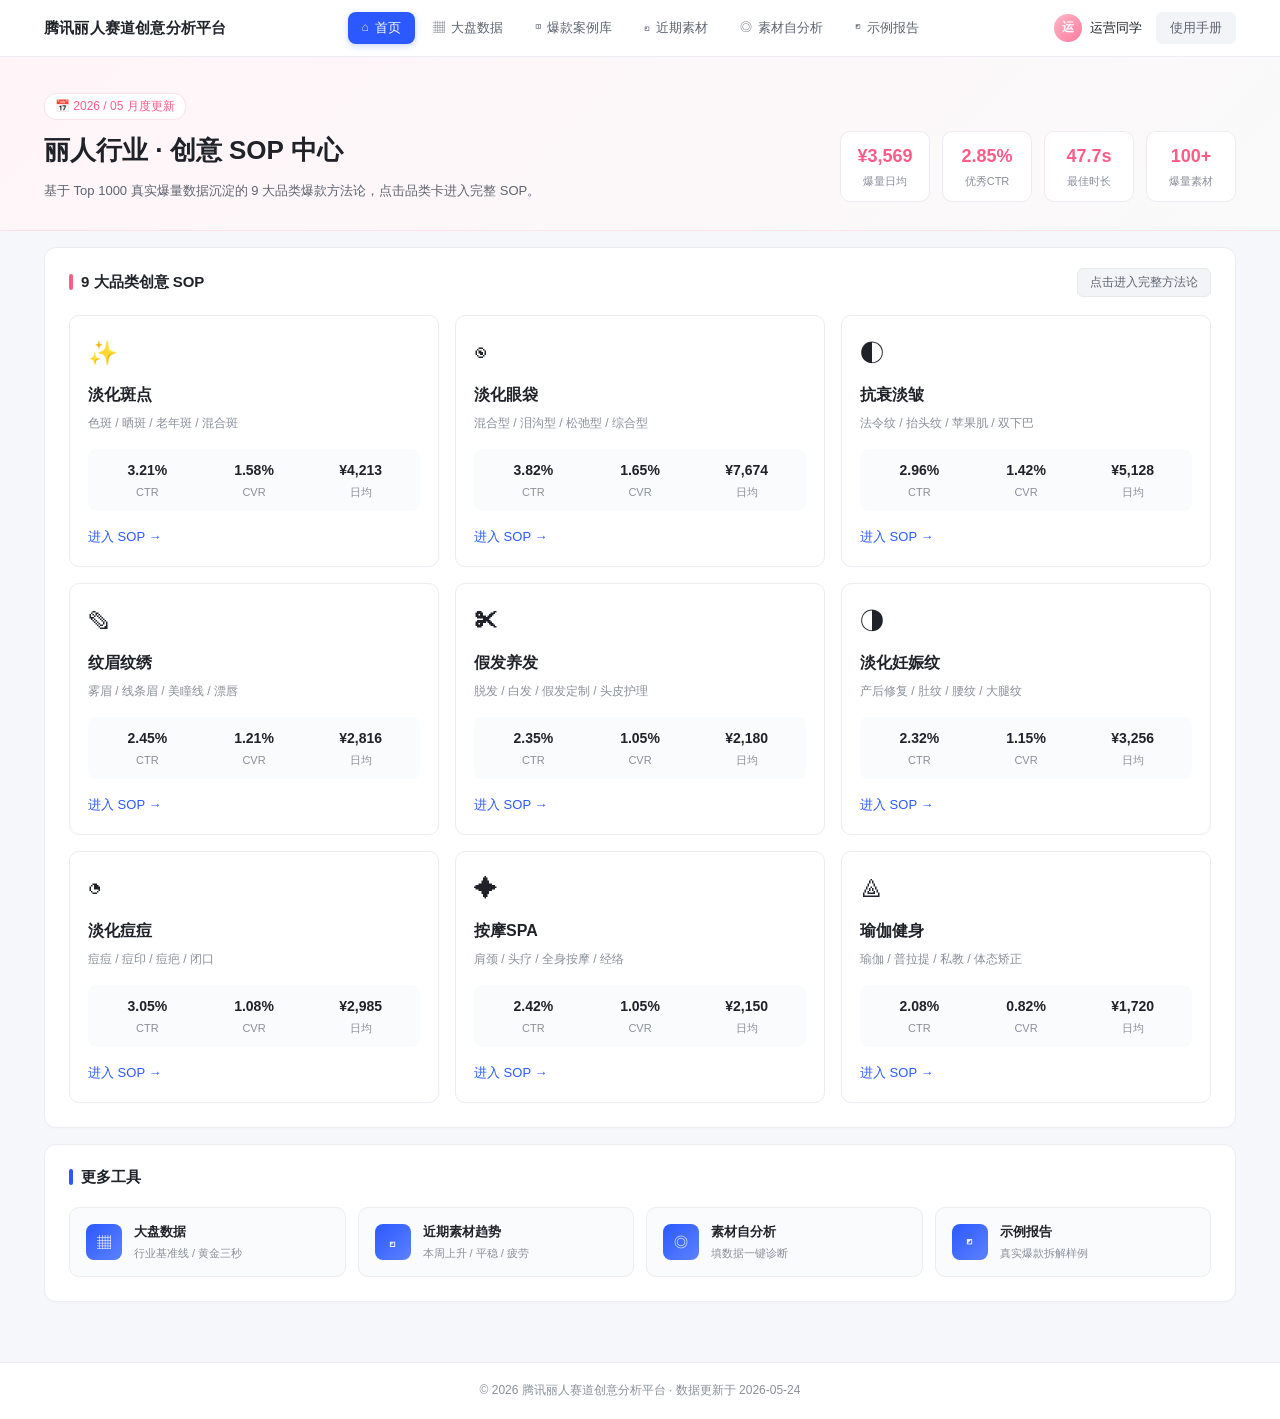
==== commit 92ea3e11: "feat: 品类调整为9大品类 - 新增妊娠纹/痘痘/按摩SPA/瑜伽健身, 改名淡化斑点&假发养发, 删除美容SPA, 重排顺序" ====
--- a/index.html
+++ b/index.html
@@ -38,7 +38,7 @@
         <div>
           <div class="v3-hero-tag">📅 2026 / 05 月度更新</div>
           <h1 class="v3-hero-title">丽人行业 · 创意 SOP 中心</h1>
-          <p class="v3-hero-desc">基于 Top 1000 真实爆量数据沉淀的 6 大品类爆款方法论，点击品类卡进入完整 SOP。</p>
+          <p class="v3-hero-desc">基于 Top 1000 真实爆量数据沉淀的 9 大品类爆款方法论，点击品类卡进入完整 SOP。</p>
         </div>
         <div class="v3-hero-stats">
           <div class="v3-hs"><span class="v3-hs-num">¥3,569</span><span class="v3-hs-lbl">爆量日均</span></div>
@@ -53,17 +53,20 @@
   <main class="container main-area">
     <div class="panel">
       <div class="panel-head">
-        <div class="panel-title"><span class="dot pink-dot"></span>6 大品类创意 SOP</div>
-        <div class="date-range light">点击进入完整方法论</div>
-      </div>
-      <div class="cat-grid">
-        <a class="cat-card" href="category.html?cat=淡斑"><div class="cat-emoji">✨</div><div class="cat-name">淡斑祛斑</div><div class="cat-sub">色斑 / 晒斑 / 老年斑 / 混合斑</div><div class="cat-metrics"><div><div class="m-num">3.21%</div><div class="m-label">CTR</div></div><div><div class="m-num">1.58%</div><div class="m-label">CVR</div></div><div><div class="m-num">¥4,213</div><div class="m-label">日均</div></div></div><div class="cat-cta">进入 SOP →</div></a>
-        <a class="cat-card" href="category.html?cat=淡皱"><div class="cat-emoji">◐</div><div class="cat-name">抗衰淡皱</div><div class="cat-sub">法令纹 / 抬头纹 / 苹果肌 / 双下巴</div><div class="cat-metrics"><div><div class="m-num">2.96%</div><div class="m-label">CTR</div></div><div><div class="m-num">1.42%</div><div class="m-label">CVR</div></div><div><div class="m-num">¥5,128</div><div class="m-label">日均</div></div></div><div class="cat-cta">进入 SOP →</div></a>
-        <a class="cat-card" href="category.html?cat=眼袋"><div class="cat-emoji">◉</div><div class="cat-name">淡化眼袋</div><div class="cat-sub">混合型 / 泪沟型 / 松弛型 / 综合型</div><div class="cat-metrics"><div><div class="m-num">3.82%</div><div class="m-label">CTR</div></div><div><div class="m-num">1.65%</div><div class="m-label">CVR</div></div><div><div class="m-num">¥7,674</div><div class="m-label">日均</div></div></div><div class="cat-cta">进入 SOP →</div></a>
-        <a class="cat-card" href="category.html?cat=纹眉"><div class="cat-emoji">✎</div><div class="cat-name">纹眉纹绣</div><div class="cat-sub">雾眉 / 线条眉 / 美瞳线 / 漂唇</div><div class="cat-metrics"><div><div class="m-num">2.45%</div><div class="m-label">CTR</div></div><div><div class="m-num">1.21%</div><div class="m-label">CVR</div></div><div><div class="m-num">¥2,816</div><div class="m-label">日均</div></div></div><div class="cat-cta">进入 SOP →</div></a>
-        <a class="cat-card" href="category.html?cat=美发"><div class="cat-emoji">✂</div><div class="cat-name">美发美甲</div><div class="cat-sub">染发 / 烫发 / 美甲 / 美睫</div><div class="cat-metrics"><div><div class="m-num">2.18%</div><div class="m-label">CTR</div></div><div><div class="m-num">0.94%</div><div class="m-label">CVR</div></div><div><div class="m-num">¥1,983</div><div class="m-label">日均</div></div></div><div class="cat-cta">进入 SOP →</div></a>
-        <a class="cat-card" href="category.html?cat=SPA"><div class="cat-emoji">✦</div><div class="cat-name">美容SPA</div><div class="cat-sub">面部护理 / 身体SPA / 肩颈 / 头疗</div><div class="cat-metrics"><div><div class="m-num">2.62%</div><div class="m-label">CTR</div></div><div><div class="m-num">1.18%</div><div class="m-label">CVR</div></div><div><div class="m-num">¥2,471</div><div class="m-label">日均</div></div></div><div class="cat-cta">进入 SOP →</div></a>
-      </div>
+          <div class="panel-title"><span class="dot pink-dot"></span>9 大品类创意 SOP</div>
+          <div class="date-range light">点击进入完整方法论</div>
+        </div>
+        <div class="cat-grid">
+          <a class="cat-card" href="category.html?cat=淡斑"><div class="cat-emoji">✨</div><div class="cat-name">淡化斑点</div><div class="cat-sub">色斑 / 晒斑 / 老年斑 / 混合斑</div><div class="cat-metrics"><div><div class="m-num">3.21%</div><div class="m-label">CTR</div></div><div><div class="m-num">1.58%</div><div class="m-label">CVR</div></div><div><div class="m-num">¥4,213</div><div class="m-label">日均</div></div></div><div class="cat-cta">进入 SOP →</div></a>
+          <a class="cat-card" href="category.html?cat=眼袋"><div class="cat-emoji">◉</div><div class="cat-name">淡化眼袋</div><div class="cat-sub">混合型 / 泪沟型 / 松弛型 / 综合型</div><div class="cat-metrics"><div><div class="m-num">3.82%</div><div class="m-label">CTR</div></div><div><div class="m-num">1.65%</div><div class="m-label">CVR</div></div><div><div class="m-num">¥7,674</div><div class="m-label">日均</div></div></div><div class="cat-cta">进入 SOP →</div></a>
+          <a class="cat-card" href="category.html?cat=淡皱"><div class="cat-emoji">◐</div><div class="cat-name">抗衰淡皱</div><div class="cat-sub">法令纹 / 抬头纹 / 苹果肌 / 双下巴</div><div class="cat-metrics"><div><div class="m-num">2.96%</div><div class="m-label">CTR</div></div><div><div class="m-num">1.42%</div><div class="m-label">CVR</div></div><div><div class="m-num">¥5,128</div><div class="m-label">日均</div></div></div><div class="cat-cta">进入 SOP →</div></a>
+          <a class="cat-card" href="category.html?cat=纹眉"><div class="cat-emoji">✎</div><div class="cat-name">纹眉纹绣</div><div class="cat-sub">雾眉 / 线条眉 / 美瞳线 / 漂唇</div><div class="cat-metrics"><div><div class="m-num">2.45%</div><div class="m-label">CTR</div></div><div><div class="m-num">1.21%</div><div class="m-label">CVR</div></div><div><div class="m-num">¥2,816</div><div class="m-label">日均</div></div></div><div class="cat-cta">进入 SOP →</div></a>
+          <a class="cat-card" href="category.html?cat=假发"><div class="cat-emoji">✂</div><div class="cat-name">假发养发</div><div class="cat-sub">脱发 / 白发 / 假发定制 / 头皮护理</div><div class="cat-metrics"><div><div class="m-num">2.35%</div><div class="m-label">CTR</div></div><div><div class="m-num">1.05%</div><div class="m-label">CVR</div></div><div><div class="m-num">¥2,180</div><div class="m-label">日均</div></div></div><div class="cat-cta">进入 SOP →</div></a>
+          <a class="cat-card" href="category.html?cat=妊娠纹"><div class="cat-emoji">◑</div><div class="cat-name">淡化妊娠纹</div><div class="cat-sub">产后修复 / 肚纹 / 腰纹 / 大腿纹</div><div class="cat-metrics"><div><div class="m-num">2.32%</div><div class="m-label">CTR</div></div><div><div class="m-num">1.15%</div><div class="m-label">CVR</div></div><div><div class="m-num">¥3,256</div><div class="m-label">日均</div></div></div><div class="cat-cta">进入 SOP →</div></a>
+          <a class="cat-card" href="category.html?cat=痘痘"><div class="cat-emoji">◔</div><div class="cat-name">淡化痘痘</div><div class="cat-sub">痘痘 / 痘印 / 痘疤 / 闭口</div><div class="cat-metrics"><div><div class="m-num">3.05%</div><div class="m-label">CTR</div></div><div><div class="m-num">1.08%</div><div class="m-label">CVR</div></div><div><div class="m-num">¥2,985</div><div class="m-label">日均</div></div></div><div class="cat-cta">进入 SOP →</div></a>
+          <a class="cat-card" href="category.html?cat=按摩"><div class="cat-emoji">✦</div><div class="cat-name">按摩SPA</div><div class="cat-sub">肩颈 / 头疗 / 全身按摩 / 经络</div><div class="cat-metrics"><div><div class="m-num">2.42%</div><div class="m-label">CTR</div></div><div><div class="m-num">1.05%</div><div class="m-label">CVR</div></div><div><div class="m-num">¥2,150</div><div class="m-label">日均</div></div></div><div class="cat-cta">进入 SOP →</div></a>
+          <a class="cat-card" href="category.html?cat=瑜伽"><div class="cat-emoji">⟁</div><div class="cat-name">瑜伽健身</div><div class="cat-sub">瑜伽 / 普拉提 / 私教 / 体态矫正</div><div class="cat-metrics"><div><div class="m-num">2.08%</div><div class="m-label">CTR</div></div><div><div class="m-num">0.82%</div><div class="m-label">CVR</div></div><div><div class="m-num">¥1,720</div><div class="m-label">日均</div></div></div><div class="cat-cta">进入 SOP →</div></a>
+        </div>
     </div>
 
     <div class="panel">
@@ -94,98 +97,354 @@
 
 <!-- =============== 页面 1：大盘数据 =============== -->
 <div class="page" data-page="dashboard">
-  <section class="page-head">
+  <section class="page-head sticky-head">
     <div class="container">
       <h1 class="page-title">行业大盘数据</h1>
-      <div class="industry-tabs">
-        <button class="ind-tab active">丽人</button>
-        <button class="ind-tab">纹眉纹绣</button>
-        <button class="ind-tab">抗衰淡皱</button>
-        <button class="ind-tab">淡化眼袋</button>
-        <button class="ind-tab">淡斑祛斑</button>
-        <button class="ind-tab">美发美甲</button>
-        <button class="ind-tab">美容SPA</button>
+      <div class="industry-tabs anchor-tabs">
+        <button class="ind-tab active" data-anchor="cat-liren">丽人</button>
+        <button class="ind-tab" data-anchor="cat-danban">淡化斑点</button>
+        <button class="ind-tab" data-anchor="cat-yandai">淡化眼袋</button>
+        <button class="ind-tab" data-anchor="cat-kangshuai">抗衰淡皱</button>
+        <button class="ind-tab" data-anchor="cat-wenmei">纹眉纹绣</button>
+        <button class="ind-tab" data-anchor="cat-meifa">假发养发</button>
+        <button class="ind-tab" data-anchor="cat-renshen">淡化妊娠纹</button>
+        <button class="ind-tab" data-anchor="cat-doudou">淡化痘痘</button>
+        <button class="ind-tab" data-anchor="cat-spa">按摩SPA</button>
+        <button class="ind-tab" data-anchor="cat-yujia">瑜伽健身</button>
       </div>
     </div>
   </section>
 
   <main class="container main-area">
-    <div class="panel">
-      <div class="panel-head pink">
-        <div class="panel-title"><span class="dot pink-dot"></span>丽人行业月度数据速递</div>
-        <div class="date-range">📅 2026-04-01 至 2026-04-30</div>
-      </div>
-
-      <div class="sub-tabs">
-        <span class="sub-tab-label">数据模块目录</span>
-        <button class="sub-tab active">行业基准线</button>
-        <button class="sub-tab">动态数据</button>
-        <button class="sub-tab">黄金三秒分布</button>
-        <button class="sub-tab">脚本结构分析</button>
-        <button class="sub-tab">品类消耗占比</button>
-        <button class="sub-tab">创意公式库</button>
-        <button class="sub-tab">爆款榜单</button>
-      </div>
-
-      <div class="kpi-grid">
-        <div class="kpi-card top-pink">
-          <div class="kpi-head"><span class="kpi-label">爆量素材日均消耗</span><span class="kpi-icon">⊙</span></div>
-          <div class="kpi-value">¥3,569<span class="kpi-unit">起</span></div>
-          <div class="kpi-foot">Top100 中位数</div>
-        </div>
-        <div class="kpi-card top-green">
-          <div class="kpi-head"><span class="kpi-label">优秀素材CTR</span><span class="kpi-icon">◌</span></div>
-          <div class="kpi-value">2.85<span class="kpi-unit">%</span></div>
-          <div class="kpi-foot">行业基准 1.5%</div>
-        </div>
-        <div class="kpi-card top-purple">
-          <div class="kpi-head"><span class="kpi-label">优秀素材浅层CVR</span><span class="kpi-icon">◇</span></div>
-          <div class="kpi-value">1.42<span class="kpi-unit">%</span></div>
-          <div class="kpi-foot">行业基准 0.8%</div>
-        </div>
-        <div class="kpi-card top-orange">
-          <div class="kpi-head"><span class="kpi-label">最佳素材时长</span><span class="kpi-icon">◷</span></div>
-          <div class="kpi-value">47.7<span class="kpi-unit">s</span></div>
-          <div class="kpi-foot">35-55s区间最优</div>
-        </div>
-      </div>
-
-      <div class="info-grid">
-        <div class="info-card">
-          <span class="info-icon pink-bg">♨</span>
-          <div class="info-text"><div class="info-label">Top3 消耗品类</div><div class="info-value">淡斑 35%、淡皱 30%、眼袋 20%</div></div>
-        </div>
-        <div class="info-card">
-          <span class="info-icon blue-bg">≈</span>
-          <div class="info-text"><div class="info-label">主力流量渠道</div><div class="info-value">微信视频号 73.8%</div></div>
-        </div>
-        <div class="info-card">
-          <span class="info-icon green-bg">◐</span>
-          <div class="info-text"><div class="info-label">最优开头类型</div><div class="info-value">痛点特写+价格锤 40%</div></div>
-        </div>
-        <div class="info-card">
-          <span class="info-icon purple-bg">◈</span>
-          <div class="info-text"><div class="info-label">爆款样本量</div><div class="info-value">1000条 / 已分析100条</div></div>
-        </div>
-      </div>
-    </div>
-
-    <div class="panel">
-      <div class="panel-head">
-        <div class="panel-title"><span class="dot blue-dot"></span>黄金三秒类型分布</div>
-        <div class="seg-toggle">
-          <button class="seg active">爆量素材</button>
-          <button class="seg">优秀素材</button>
-        </div>
-      </div>
-      <div class="bar-list">
-        <div class="bar-row"><span class="bar-label">痛点特写+价格锤</span><div class="bar-track"><div class="bar-fill pink-fill" style="width:40%"></div></div><span class="bar-num">40%</span></div>
-        <div class="bar-row"><span class="bar-label">美容师真人口播</span><div class="bar-track"><div class="bar-fill blue-fill" style="width:25%"></div></div><span class="bar-num">25%</span></div>
-        <div class="bar-row"><span class="bar-label">门店开业排队</span><div class="bar-track"><div class="bar-fill orange-fill" style="width:20%"></div></div><span class="bar-num">20%</span></div>
-        <div class="bar-row"><span class="bar-label">新闻播报式</span><div class="bar-track"><div class="bar-fill purple-fill" style="width:15%"></div></div><span class="bar-num">15%</span></div>
-        <div class="bar-row"><span class="bar-label">顾客日常见证</span><div class="bar-track"><div class="bar-fill green-fill" style="width:15%"></div></div><span class="bar-num">15%</span></div>
-      </div>
-    </div>
+
+    <!-- ========== 区块①：丽人（总览） ========== -->
+    <section class="cat-section" id="cat-liren">
+      <div class="panel">
+        <div class="panel-head pink">
+          <div class="panel-title"><span class="dot pink-dot"></span>丽人行业 · 整体大盘</div>
+          <div class="date-range">📅 2026-04-01 至 2026-04-30</div>
+        </div>
+
+        <div class="kpi-grid kpi-grid-4">
+          <div class="kpi-card top-green">
+            <div class="kpi-head"><span class="kpi-label">行业平均CTR</span></div>
+            <div class="kpi-value">2.85<span class="kpi-unit">%</span></div>
+            <div class="kpi-foot">优秀阈值 1.5%</div>
+          </div>
+          <div class="kpi-card top-purple">
+            <div class="kpi-head"><span class="kpi-label">行业平均CVR</span></div>
+            <div class="kpi-value">1.42<span class="kpi-unit">%</span></div>
+            <div class="kpi-foot">优秀阈值 0.8%</div>
+          </div>
+          <div class="kpi-card top-orange">
+            <div class="kpi-head"><span class="kpi-label">平均播放时长</span></div>
+            <div class="kpi-value">47.7<span class="kpi-unit">s</span></div>
+            <div class="kpi-foot">35-55s 区间最优</div>
+          </div>
+          <div class="kpi-card top-pink">
+            <div class="kpi-head"><span class="kpi-label">三秒快划率</span></div>
+            <div class="kpi-value">22<span class="kpi-unit">%</span></div>
+            <div class="kpi-foot">3秒完播率 63%</div>
+          </div>
+        </div>
+
+        <div class="placement-table">
+          <div class="pt-title">📊 各版位表现</div>
+          <table>
+            <thead>
+              <tr><th>版位</th><th>消耗占比</th><th>CTR</th><th>浅层CVR</th><th>平均播放时长</th><th>3秒完播率</th><th>快滑率</th></tr>
+            </thead>
+            <tbody>
+              <tr><td>微信视频号信息流</td><td><b>73.8%</b></td><td>3.12%</td><td>1.58%</td><td>49.2s</td><td>65%</td><td>20%</td></tr>
+              <tr><td>朋友圈广告</td><td>12.5%</td><td>2.45%</td><td>1.25%</td><td>42.1s</td><td>58%</td><td>26%</td></tr>
+              <tr><td>优量汇</td><td>8.3%</td><td>2.18%</td><td>1.12%</td><td>38.5s</td><td>55%</td><td>30%</td></tr>
+              <tr><td>激励视频</td><td>3.2%</td><td>1.85%</td><td>0.95%</td><td>35.8s</td><td>50%</td><td>35%</td></tr>
+              <tr><td>小程序广告</td><td>2.2%</td><td>1.92%</td><td>1.05%</td><td>40.3s</td><td>53%</td><td>32%</td></tr>
+            </tbody>
+          </table>
+        </div>
+      </div>
+    </section>
+
+    <!-- ========== 区块②：淡化斑点 ========== -->
+    <section class="cat-section" id="cat-danban">
+      <div class="panel">
+        <div class="panel-head">
+          <div class="panel-title"><span class="dot pink-dot"></span>✨ 淡化斑点</div>
+        </div>
+
+        <div class="kpi-grid kpi-grid-5">
+          <div class="kpi-card top-pink"><div class="kpi-head"><span class="kpi-label">消耗占比</span></div><div class="kpi-value">28.0<span class="kpi-unit">%</span></div><div class="kpi-foot">大盘占比</div></div>
+          <div class="kpi-card top-green"><div class="kpi-head"><span class="kpi-label">平均CTR</span></div><div class="kpi-value">3.21<span class="kpi-unit">%</span></div><div class="kpi-foot">行业 2.85%</div></div>
+          <div class="kpi-card top-purple"><div class="kpi-head"><span class="kpi-label">平均CVR</span></div><div class="kpi-value">1.58<span class="kpi-unit">%</span></div><div class="kpi-foot">行业 1.42%</div></div>
+          <div class="kpi-card top-orange"><div class="kpi-head"><span class="kpi-label">平均播放时长</span></div><div class="kpi-value">49.8<span class="kpi-unit">s</span></div><div class="kpi-foot">3秒完播 65%</div></div>
+          <div class="kpi-card top-blue"><div class="kpi-head"><span class="kpi-label">三秒快划率</span></div><div class="kpi-value">20<span class="kpi-unit">%</span></div><div class="kpi-foot">越低越好</div></div>
+        </div>
+
+        <div class="placement-table">
+          <div class="pt-title">📊 各版位表现</div>
+          <table>
+            <thead><tr><th>版位</th><th>消耗占比</th><th>CTR</th><th>浅层CVR</th><th>平均播放时长</th><th>3秒完播率</th><th>快滑率</th></tr></thead>
+            <tbody>
+              <tr><td>微信视频号信息流</td><td><b>74.8%</b></td><td>3.45%</td><td>1.72%</td><td>51.2s</td><td>67%</td><td>18%</td></tr>
+              <tr><td>朋友圈广告</td><td>13.0%</td><td>2.80%</td><td>1.42%</td><td>44.5s</td><td>60%</td><td>24%</td></tr>
+              <tr><td>优量汇</td><td>7.5%</td><td>2.45%</td><td>1.25%</td><td>40.2s</td><td>57%</td><td>28%</td></tr>
+              <tr><td>激励视频</td><td>3.0%</td><td>2.10%</td><td>1.05%</td><td>36.8s</td><td>52%</td><td>33%</td></tr>
+              <tr><td>小程序广告</td><td>1.7%</td><td>2.18%</td><td>1.12%</td><td>41.5s</td><td>55%</td><td>30%</td></tr>
+            </tbody>
+          </table>
+        </div>
+      </div>
+    </section>
+
+    <!-- ========== 区块③：淡化眼袋 ========== -->
+    <section class="cat-section" id="cat-yandai">
+      <div class="panel">
+        <div class="panel-head">
+          <div class="panel-title"><span class="dot pink-dot"></span>◉ 淡化眼袋</div>
+        </div>
+
+        <div class="kpi-grid kpi-grid-5">
+          <div class="kpi-card top-pink"><div class="kpi-head"><span class="kpi-label">消耗占比</span></div><div class="kpi-value">18.0<span class="kpi-unit">%</span></div><div class="kpi-foot">大盘占比</div></div>
+          <div class="kpi-card top-green"><div class="kpi-head"><span class="kpi-label">平均CTR</span></div><div class="kpi-value">3.82<span class="kpi-unit">%</span></div><div class="kpi-foot">行业 2.85%</div></div>
+          <div class="kpi-card top-purple"><div class="kpi-head"><span class="kpi-label">平均CVR</span></div><div class="kpi-value">1.65<span class="kpi-unit">%</span></div><div class="kpi-foot">行业 1.42%</div></div>
+          <div class="kpi-card top-orange"><div class="kpi-head"><span class="kpi-label">平均播放时长</span></div><div class="kpi-value">52.1<span class="kpi-unit">s</span></div><div class="kpi-foot">3秒完播 68%</div></div>
+          <div class="kpi-card top-blue"><div class="kpi-head"><span class="kpi-label">三秒快划率</span></div><div class="kpi-value">18<span class="kpi-unit">%</span></div><div class="kpi-foot">越低越好</div></div>
+        </div>
+
+        <div class="placement-table">
+          <div class="pt-title">📊 各版位表现</div>
+          <table>
+            <thead><tr><th>版位</th><th>消耗占比</th><th>CTR</th><th>浅层CVR</th><th>平均播放时长</th><th>3秒完播率</th><th>快滑率</th></tr></thead>
+            <tbody>
+              <tr><td>微信视频号信息流</td><td><b>76.5%</b></td><td>4.05%</td><td>1.78%</td><td>53.5s</td><td>70%</td><td>16%</td></tr>
+              <tr><td>朋友圈广告</td><td>12.2%</td><td>3.32%</td><td>1.48%</td><td>46.8s</td><td>62%</td><td>22%</td></tr>
+              <tr><td>优量汇</td><td>7.5%</td><td>2.95%</td><td>1.32%</td><td>42.1s</td><td>58%</td><td>27%</td></tr>
+              <tr><td>激励视频</td><td>2.5%</td><td>2.62%</td><td>1.15%</td><td>38.5s</td><td>54%</td><td>32%</td></tr>
+              <tr><td>小程序广告</td><td>1.3%</td><td>2.78%</td><td>1.22%</td><td>43.2s</td><td>56%</td><td>29%</td></tr>
+            </tbody>
+          </table>
+        </div>
+      </div>
+    </section>
+
+    <!-- ========== 区块④：抗衰淡皱 ========== -->
+    <section class="cat-section" id="cat-kangshuai">
+      <div class="panel">
+        <div class="panel-head">
+          <div class="panel-title"><span class="dot pink-dot"></span>◐ 抗衰淡皱</div>
+        </div>
+
+        <div class="kpi-grid kpi-grid-5">
+          <div class="kpi-card top-pink"><div class="kpi-head"><span class="kpi-label">消耗占比</span></div><div class="kpi-value">24.0<span class="kpi-unit">%</span></div><div class="kpi-foot">大盘占比</div></div>
+          <div class="kpi-card top-green"><div class="kpi-head"><span class="kpi-label">平均CTR</span></div><div class="kpi-value">2.96<span class="kpi-unit">%</span></div><div class="kpi-foot">行业 2.85%</div></div>
+          <div class="kpi-card top-purple"><div class="kpi-head"><span class="kpi-label">平均CVR</span></div><div class="kpi-value">1.42<span class="kpi-unit">%</span></div><div class="kpi-foot">行业 1.42%</div></div>
+          <div class="kpi-card top-orange"><div class="kpi-head"><span class="kpi-label">平均播放时长</span></div><div class="kpi-value">48.5<span class="kpi-unit">s</span></div><div class="kpi-foot">3秒完播 64%</div></div>
+          <div class="kpi-card top-blue"><div class="kpi-head"><span class="kpi-label">三秒快划率</span></div><div class="kpi-value">21<span class="kpi-unit">%</span></div><div class="kpi-foot">越低越好</div></div>
+        </div>
+
+        <div class="placement-table">
+          <div class="pt-title">📊 各版位表现</div>
+          <table>
+            <thead><tr><th>版位</th><th>消耗占比</th><th>CTR</th><th>浅层CVR</th><th>平均播放时长</th><th>3秒完播率</th><th>快滑率</th></tr></thead>
+            <tbody>
+              <tr><td>微信视频号信息流</td><td><b>75.2%</b></td><td>3.18%</td><td>1.55%</td><td>50.1s</td><td>66%</td><td>19%</td></tr>
+              <tr><td>朋友圈广告</td><td>13.5%</td><td>2.55%</td><td>1.28%</td><td>43.2s</td><td>59%</td><td>25%</td></tr>
+              <tr><td>优量汇</td><td>7.8%</td><td>2.22%</td><td>1.15%</td><td>39.5s</td><td>56%</td><td>29%</td></tr>
+              <tr><td>激励视频</td><td>2.1%</td><td>1.92%</td><td>0.98%</td><td>36.2s</td><td>51%</td><td>34%</td></tr>
+              <tr><td>小程序广告</td><td>1.4%</td><td>1.98%</td><td>1.05%</td><td>41.0s</td><td>54%</td><td>31%</td></tr>
+            </tbody>
+          </table>
+        </div>
+      </div>
+    </section>
+
+    <!-- ========== 区块⑤：纹眉纹绣 ========== -->
+    <section class="cat-section" id="cat-wenmei">
+      <div class="panel">
+        <div class="panel-head">
+          <div class="panel-title"><span class="dot pink-dot"></span>✎ 纹眉纹绣</div>
+        </div>
+
+        <div class="kpi-grid kpi-grid-5">
+          <div class="kpi-card top-pink"><div class="kpi-head"><span class="kpi-label">消耗占比</span></div><div class="kpi-value">7.0<span class="kpi-unit">%</span></div><div class="kpi-foot">大盘占比</div></div>
+          <div class="kpi-card top-green"><div class="kpi-head"><span class="kpi-label">平均CTR</span></div><div class="kpi-value">2.45<span class="kpi-unit">%</span></div><div class="kpi-foot">行业 2.85%</div></div>
+          <div class="kpi-card top-purple"><div class="kpi-head"><span class="kpi-label">平均CVR</span></div><div class="kpi-value">1.21<span class="kpi-unit">%</span></div><div class="kpi-foot">行业 1.42%</div></div>
+          <div class="kpi-card top-orange"><div class="kpi-head"><span class="kpi-label">平均播放时长</span></div><div class="kpi-value">42.3<span class="kpi-unit">s</span></div><div class="kpi-foot">3秒完播 60%</div></div>
+          <div class="kpi-card top-blue"><div class="kpi-head"><span class="kpi-label">三秒快划率</span></div><div class="kpi-value">25<span class="kpi-unit">%</span></div><div class="kpi-foot">越低越好</div></div>
+        </div>
+
+        <div class="placement-table">
+          <div class="pt-title">📊 各版位表现</div>
+          <table>
+            <thead><tr><th>版位</th><th>消耗占比</th><th>CTR</th><th>浅层CVR</th><th>平均播放时长</th><th>3秒完播率</th><th>快滑率</th></tr></thead>
+            <tbody>
+              <tr><td>微信视频号信息流</td><td><b>78.5%</b></td><td>2.62%</td><td>1.32%</td><td>43.5s</td><td>62%</td><td>23%</td></tr>
+              <tr><td>朋友圈广告</td><td>10.8%</td><td>2.10%</td><td>1.08%</td><td>38.2s</td><td>55%</td><td>28%</td></tr>
+              <tr><td>优量汇</td><td>6.5%</td><td>1.85%</td><td>0.95%</td><td>35.1s</td><td>52%</td><td>32%</td></tr>
+              <tr><td>激励视频</td><td>2.8%</td><td>1.55%</td><td>0.82%</td><td>32.5s</td><td>48%</td><td>38%</td></tr>
+              <tr><td>小程序广告</td><td>1.4%</td><td>1.62%</td><td>0.88%</td><td>36.8s</td><td>50%</td><td>35%</td></tr>
+            </tbody>
+          </table>
+        </div>
+      </div>
+    </section>
+
+    <!-- ========== 区块⑥：假发养发 ========== -->
+    <section class="cat-section" id="cat-meifa">
+      <div class="panel">
+        <div class="panel-head">
+          <div class="panel-title"><span class="dot pink-dot"></span>✂ 假发养发</div>
+        </div>
+
+        <div class="kpi-grid kpi-grid-5">
+          <div class="kpi-card top-pink"><div class="kpi-head"><span class="kpi-label">消耗占比</span></div><div class="kpi-value">6.0<span class="kpi-unit">%</span></div><div class="kpi-foot">大盘占比</div></div>
+          <div class="kpi-card top-green"><div class="kpi-head"><span class="kpi-label">平均CTR</span></div><div class="kpi-value">2.35<span class="kpi-unit">%</span></div><div class="kpi-foot">行业 2.85%</div></div>
+          <div class="kpi-card top-purple"><div class="kpi-head"><span class="kpi-label">平均CVR</span></div><div class="kpi-value">1.05<span class="kpi-unit">%</span></div><div class="kpi-foot">行业 1.42%</div></div>
+          <div class="kpi-card top-orange"><div class="kpi-head"><span class="kpi-label">平均播放时长</span></div><div class="kpi-value">40.2<span class="kpi-unit">s</span></div><div class="kpi-foot">3秒完播 59%</div></div>
+          <div class="kpi-card top-blue"><div class="kpi-head"><span class="kpi-label">三秒快划率</span></div><div class="kpi-value">26<span class="kpi-unit">%</span></div><div class="kpi-foot">越低越好</div></div>
+        </div>
+
+        <div class="placement-table">
+          <div class="pt-title">📊 各版位表现</div>
+          <table>
+            <thead><tr><th>版位</th><th>消耗占比</th><th>CTR</th><th>浅层CVR</th><th>平均播放时长</th><th>3秒完播率</th><th>快滑率</th></tr></thead>
+            <tbody>
+              <tr><td>微信视频号信息流</td><td><b>71.5%</b></td><td>2.55%</td><td>1.18%</td><td>42.1s</td><td>61%</td><td>24%</td></tr>
+              <tr><td>朋友圈广告</td><td>14.8%</td><td>2.05%</td><td>0.95%</td><td>37.2s</td><td>55%</td><td>29%</td></tr>
+              <tr><td>优量汇</td><td>9.2%</td><td>1.78%</td><td>0.82%</td><td>33.5s</td><td>51%</td><td>33%</td></tr>
+              <tr><td>激励视频</td><td>2.8%</td><td>1.55%</td><td>0.72%</td><td>30.8s</td><td>47%</td><td>39%</td></tr>
+              <tr><td>小程序广告</td><td>1.7%</td><td>1.62%</td><td>0.78%</td><td>34.5s</td><td>49%</td><td>36%</td></tr>
+            </tbody>
+          </table>
+        </div>
+      </div>
+    </section>
+
+    <!-- ========== 区块⑦：淡化妊娠纹 ========== -->
+    <section class="cat-section" id="cat-renshen">
+      <div class="panel">
+        <div class="panel-head">
+          <div class="panel-title"><span class="dot pink-dot"></span>◑ 淡化妊娠纹</div>
+        </div>
+
+        <div class="kpi-grid kpi-grid-5">
+          <div class="kpi-card top-pink"><div class="kpi-head"><span class="kpi-label">消耗占比</span></div><div class="kpi-value">5.0<span class="kpi-unit">%</span></div><div class="kpi-foot">大盘占比</div></div>
+          <div class="kpi-card top-green"><div class="kpi-head"><span class="kpi-label">平均CTR</span></div><div class="kpi-value">2.32<span class="kpi-unit">%</span></div><div class="kpi-foot">行业 2.85%</div></div>
+          <div class="kpi-card top-purple"><div class="kpi-head"><span class="kpi-label">平均CVR</span></div><div class="kpi-value">1.15<span class="kpi-unit">%</span></div><div class="kpi-foot">行业 1.42%</div></div>
+          <div class="kpi-card top-orange"><div class="kpi-head"><span class="kpi-label">平均播放时长</span></div><div class="kpi-value">44.5<span class="kpi-unit">s</span></div><div class="kpi-foot">3秒完播 60%</div></div>
+          <div class="kpi-card top-blue"><div class="kpi-head"><span class="kpi-label">三秒快划率</span></div><div class="kpi-value">24<span class="kpi-unit">%</span></div><div class="kpi-foot">越低越好</div></div>
+        </div>
+
+        <div class="placement-table">
+          <div class="pt-title">📊 各版位表现</div>
+          <table>
+            <thead><tr><th>版位</th><th>消耗占比</th><th>CTR</th><th>浅层CVR</th><th>平均播放时长</th><th>3秒完播率</th><th>快滑率</th></tr></thead>
+            <tbody>
+              <tr><td>微信视频号信息流</td><td><b>72.8%</b></td><td>2.55%</td><td>1.28%</td><td>46.2s</td><td>62%</td><td>22%</td></tr>
+              <tr><td>朋友圈广告</td><td>14.2%</td><td>2.05%</td><td>1.02%</td><td>40.5s</td><td>56%</td><td>27%</td></tr>
+              <tr><td>优量汇</td><td>8.5%</td><td>1.78%</td><td>0.92%</td><td>36.8s</td><td>52%</td><td>31%</td></tr>
+              <tr><td>激励视频</td><td>2.8%</td><td>1.52%</td><td>0.78%</td><td>33.2s</td><td>48%</td><td>36%</td></tr>
+              <tr><td>小程序广告</td><td>1.7%</td><td>1.62%</td><td>0.85%</td><td>37.5s</td><td>50%</td><td>33%</td></tr>
+            </tbody>
+          </table>
+        </div>
+      </div>
+    </section>
+
+    <!-- ========== 区块⑧：淡化痘痘 ========== -->
+    <section class="cat-section" id="cat-doudou">
+      <div class="panel">
+        <div class="panel-head">
+          <div class="panel-title"><span class="dot pink-dot"></span>◔ 淡化痘痘</div>
+        </div>
+
+        <div class="kpi-grid kpi-grid-5">
+          <div class="kpi-card top-pink"><div class="kpi-head"><span class="kpi-label">消耗占比</span></div><div class="kpi-value">6.0<span class="kpi-unit">%</span></div><div class="kpi-foot">大盘占比</div></div>
+          <div class="kpi-card top-green"><div class="kpi-head"><span class="kpi-label">平均CTR</span></div><div class="kpi-value">3.05<span class="kpi-unit">%</span></div><div class="kpi-foot">行业 2.85%</div></div>
+          <div class="kpi-card top-purple"><div class="kpi-head"><span class="kpi-label">平均CVR</span></div><div class="kpi-value">1.08<span class="kpi-unit">%</span></div><div class="kpi-foot">行业 1.42%</div></div>
+          <div class="kpi-card top-orange"><div class="kpi-head"><span class="kpi-label">平均播放时长</span></div><div class="kpi-value">41.2<span class="kpi-unit">s</span></div><div class="kpi-foot">3秒完播 62%</div></div>
+          <div class="kpi-card top-blue"><div class="kpi-head"><span class="kpi-label">三秒快划率</span></div><div class="kpi-value">23<span class="kpi-unit">%</span></div><div class="kpi-foot">越低越好</div></div>
+        </div>
+
+        <div class="placement-table">
+          <div class="pt-title">📊 各版位表现</div>
+          <table>
+            <thead><tr><th>版位</th><th>消耗占比</th><th>CTR</th><th>浅层CVR</th><th>平均播放时长</th><th>3秒完播率</th><th>快滑率</th></tr></thead>
+            <tbody>
+              <tr><td>微信视频号信息流</td><td><b>73.5%</b></td><td>3.28%</td><td>1.22%</td><td>42.8s</td><td>64%</td><td>21%</td></tr>
+              <tr><td>朋友圈广告</td><td>13.2%</td><td>2.65%</td><td>0.98%</td><td>37.5s</td><td>57%</td><td>26%</td></tr>
+              <tr><td>优量汇</td><td>8.5%</td><td>2.32%</td><td>0.85%</td><td>34.2s</td><td>54%</td><td>30%</td></tr>
+              <tr><td>激励视频</td><td>3.0%</td><td>2.05%</td><td>0.72%</td><td>31.5s</td><td>50%</td><td>34%</td></tr>
+              <tr><td>小程序广告</td><td>1.8%</td><td>2.12%</td><td>0.78%</td><td>35.2s</td><td>52%</td><td>32%</td></tr>
+            </tbody>
+          </table>
+        </div>
+      </div>
+    </section>
+
+    <!-- ========== 区块⑨：按摩SPA ========== -->
+    <section class="cat-section" id="cat-spa">
+      <div class="panel">
+        <div class="panel-head">
+          <div class="panel-title"><span class="dot pink-dot"></span>✦ 按摩SPA</div>
+        </div>
+
+        <div class="kpi-grid kpi-grid-5">
+          <div class="kpi-card top-pink"><div class="kpi-head"><span class="kpi-label">消耗占比</span></div><div class="kpi-value">4.0<span class="kpi-unit">%</span></div><div class="kpi-foot">大盘占比</div></div>
+          <div class="kpi-card top-green"><div class="kpi-head"><span class="kpi-label">平均CTR</span></div><div class="kpi-value">2.42<span class="kpi-unit">%</span></div><div class="kpi-foot">行业 2.85%</div></div>
+          <div class="kpi-card top-purple"><div class="kpi-head"><span class="kpi-label">平均CVR</span></div><div class="kpi-value">1.05<span class="kpi-unit">%</span></div><div class="kpi-foot">行业 1.42%</div></div>
+          <div class="kpi-card top-orange"><div class="kpi-head"><span class="kpi-label">平均播放时长</span></div><div class="kpi-value">43.8<span class="kpi-unit">s</span></div><div class="kpi-foot">3秒完播 59%</div></div>
+          <div class="kpi-card top-blue"><div class="kpi-head"><span class="kpi-label">三秒快划率</span></div><div class="kpi-value">25<span class="kpi-unit">%</span></div><div class="kpi-foot">越低越好</div></div>
+        </div>
+
+        <div class="placement-table">
+          <div class="pt-title">📊 各版位表现</div>
+          <table>
+            <thead><tr><th>版位</th><th>消耗占比</th><th>CTR</th><th>浅层CVR</th><th>平均播放时长</th><th>3秒完播率</th><th>快滑率</th></tr></thead>
+            <tbody>
+              <tr><td>微信视频号信息流</td><td><b>72.5%</b></td><td>2.65%</td><td>1.18%</td><td>45.2s</td><td>61%</td><td>23%</td></tr>
+              <tr><td>朋友圈广告</td><td>13.8%</td><td>2.15%</td><td>0.95%</td><td>39.5s</td><td>55%</td><td>28%</td></tr>
+              <tr><td>优量汇</td><td>8.5%</td><td>1.88%</td><td>0.82%</td><td>35.8s</td><td>52%</td><td>32%</td></tr>
+              <tr><td>激励视频</td><td>3.5%</td><td>1.65%</td><td>0.72%</td><td>32.5s</td><td>48%</td><td>37%</td></tr>
+              <tr><td>小程序广告</td><td>1.7%</td><td>1.72%</td><td>0.78%</td><td>37.0s</td><td>50%</td><td>34%</td></tr>
+            </tbody>
+          </table>
+        </div>
+      </div>
+    </section>
+
+    <!-- ========== 区块⑩：瑜伽健身 ========== -->
+    <section class="cat-section" id="cat-yujia">
+      <div class="panel">
+        <div class="panel-head">
+          <div class="panel-title"><span class="dot pink-dot"></span>⟁ 瑜伽健身</div>
+        </div>
+
+        <div class="kpi-grid kpi-grid-5">
+          <div class="kpi-card top-pink"><div class="kpi-head"><span class="kpi-label">消耗占比</span></div><div class="kpi-value">2.0<span class="kpi-unit">%</span></div><div class="kpi-foot">大盘占比</div></div>
+          <div class="kpi-card top-green"><div class="kpi-head"><span class="kpi-label">平均CTR</span></div><div class="kpi-value">2.08<span class="kpi-unit">%</span></div><div class="kpi-foot">行业 2.85%</div></div>
+          <div class="kpi-card top-purple"><div class="kpi-head"><span class="kpi-label">平均CVR</span></div><div class="kpi-value">0.82<span class="kpi-unit">%</span></div><div class="kpi-foot">行业 1.42%</div></div>
+          <div class="kpi-card top-orange"><div class="kpi-head"><span class="kpi-label">平均播放时长</span></div><div class="kpi-value">40.5<span class="kpi-unit">s</span></div><div class="kpi-foot">3秒完播 56%</div></div>
+          <div class="kpi-card top-blue"><div class="kpi-head"><span class="kpi-label">三秒快划率</span></div><div class="kpi-value">28<span class="kpi-unit">%</span></div><div class="kpi-foot">越低越好</div></div>
+        </div>
+
+        <div class="placement-table">
+          <div class="pt-title">📊 各版位表现</div>
+          <table>
+            <thead><tr><th>版位</th><th>消耗占比</th><th>CTR</th><th>浅层CVR</th><th>平均播放时长</th><th>3秒完播率</th><th>快滑率</th></tr></thead>
+            <tbody>
+              <tr><td>微信视频号信息流</td><td><b>69.5%</b></td><td>2.28%</td><td>0.92%</td><td>42.0s</td><td>58%</td><td>26%</td></tr>
+              <tr><td>朋友圈广告</td><td>15.5%</td><td>1.82%</td><td>0.75%</td><td>36.5s</td><td>52%</td><td>31%</td></tr>
+              <tr><td>优量汇</td><td>9.8%</td><td>1.58%</td><td>0.65%</td><td>32.8s</td><td>49%</td><td>35%</td></tr>
+              <tr><td>激励视频</td><td>3.5%</td><td>1.38%</td><td>0.55%</td><td>30.2s</td><td>45%</td><td>41%</td></tr>
+              <tr><td>小程序广告</td><td>1.7%</td><td>1.45%</td><td>0.62%</td><td>34.0s</td><td>47%</td><td>38%</td></tr>
+            </tbody>
+          </table>
+        </div>
+      </div>
+    </section>
+
   </main>
 </div>
 
@@ -196,12 +455,15 @@
       <h1 class="page-title">分品类爆款创意 SOP</h1>
       <div class="industry-tabs">
         <button class="ind-tab active">全部</button>
-        <button class="ind-tab">淡斑祛斑</button>
+        <button class="ind-tab">淡化斑点</button>
+        <button class="ind-tab">淡化眼袋</button>
         <button class="ind-tab">抗衰淡皱</button>
-        <button class="ind-tab">淡化眼袋</button>
         <button class="ind-tab">纹眉纹绣</button>
-        <button class="ind-tab">美发美甲</button>
-        <button class="ind-tab">美容SPA</button>
+        <button class="ind-tab">假发养发</button>
+        <button class="ind-tab">淡化妊娠纹</button>
+        <button class="ind-tab">淡化痘痘</button>
+        <button class="ind-tab">按摩SPA</button>
+        <button class="ind-tab">瑜伽健身</button>
       </div>
     </div>
   </section>
@@ -213,12 +475,15 @@
         <a href="#" class="link-more">查看全部品类 →</a>
       </div>
       <div class="cat-grid">
-        <a class="cat-card" href="category.html?cat=淡斑"><div class="cat-emoji">✨</div><div class="cat-name">淡斑祛斑</div><div class="cat-sub">色斑 / 晒斑 / 老年斑 / 混合斑</div><div class="cat-metrics"><div><div class="m-num">3.21%</div><div class="m-label">CTR</div></div><div><div class="m-num">1.58%</div><div class="m-label">CVR</div></div><div><div class="m-num">¥4,213</div><div class="m-label">日均</div></div></div><div class="cat-cta">查看 SOP →</div></a>
+        <a class="cat-card" href="category.html?cat=淡斑"><div class="cat-emoji">✨</div><div class="cat-name">淡化斑点</div><div class="cat-sub">色斑 / 晒斑 / 老年斑 / 混合斑</div><div class="cat-metrics"><div><div class="m-num">3.21%</div><div class="m-label">CTR</div></div><div><div class="m-num">1.58%</div><div class="m-label">CVR</div></div><div><div class="m-num">¥4,213</div><div class="m-label">日均</div></div></div><div class="cat-cta">查看 SOP →</div></a>
+        <a class="cat-card" href="category.html?cat=眼袋"><div class="cat-emoji">◉</div><div class="cat-name">淡化眼袋</div><div class="cat-sub">混合型 / 泪沟型 / 松弛型 / 综合型</div><div class="cat-metrics"><div><div class="m-num">3.82%</div><div class="m-label">CTR</div></div><div><div class="m-num">1.65%</div><div class="m-label">CVR</div></div><div><div class="m-num">¥7,674</div><div class="m-label">日均</div></div></div><div class="cat-cta">查看 SOP →</div></a>
         <a class="cat-card" href="category.html?cat=淡皱"><div class="cat-emoji">◐</div><div class="cat-name">抗衰淡皱</div><div class="cat-sub">法令纹 / 抬头纹 / 苹果肌 / 双下巴</div><div class="cat-metrics"><div><div class="m-num">2.96%</div><div class="m-label">CTR</div></div><div><div class="m-num">1.42%</div><div class="m-label">CVR</div></div><div><div class="m-num">¥5,128</div><div class="m-label">日均</div></div></div><div class="cat-cta">查看 SOP →</div></a>
-        <a class="cat-card" href="category.html?cat=眼袋"><div class="cat-emoji">◉</div><div class="cat-name">淡化眼袋</div><div class="cat-sub">混合型 / 泪沟型 / 松弛型 / 综合型</div><div class="cat-metrics"><div><div class="m-num">3.82%</div><div class="m-label">CTR</div></div><div><div class="m-num">1.65%</div><div class="m-label">CVR</div></div><div><div class="m-num">¥7,674</div><div class="m-label">日均</div></div></div><div class="cat-cta">查看 SOP →</div></a>
         <a class="cat-card" href="category.html?cat=纹眉"><div class="cat-emoji">✎</div><div class="cat-name">纹眉纹绣</div><div class="cat-sub">雾眉 / 线条眉 / 美瞳线 / 漂唇</div><div class="cat-metrics"><div><div class="m-num">2.45%</div><div class="m-label">CTR</div></div><div><div class="m-num">1.21%</div><div class="m-label">CVR</div></div><div><div class="m-num">¥2,816</div><div class="m-label">日均</div></div></div><div class="cat-cta">查看 SOP →</div></a>
-        <a class="cat-card" href="category.html?cat=美发"><div class="cat-emoji">✂</div><div class="cat-name">美发美甲</div><div class="cat-sub">染发 / 烫发 / 美甲 / 美睫</div><div class="cat-metrics"><div><div class="m-num">2.18%</div><div class="m-label">CTR</div></div><div><div class="m-num">0.94%</div><div class="m-label">CVR</div></div><div><div class="m-num">¥1,983</div><div class="m-label">日均</div></div></div><div class="cat-cta">查看 SOP →</div></a>
-        <a class="cat-card" href="category.html?cat=SPA"><div class="cat-emoji">✦</div><div class="cat-name">美容SPA</div><div class="cat-sub">面部护理 / 身体SPA / 肩颈 / 头疗</div><div class="cat-metrics"><div><div class="m-num">2.62%</div><div class="m-label">CTR</div></div><div><div class="m-num">1.18%</div><div class="m-label">CVR</div></div><div><div class="m-num">¥2,471</div><div class="m-label">日均</div></div></div><div class="cat-cta">查看 SOP →</div></a>
+        <a class="cat-card" href="category.html?cat=假发"><div class="cat-emoji">✂</div><div class="cat-name">假发养发</div><div class="cat-sub">脱发 / 白发 / 假发定制 / 头皮护理</div><div class="cat-metrics"><div><div class="m-num">2.35%</div><div class="m-label">CTR</div></div><div><div class="m-num">1.05%</div><div class="m-label">CVR</div></div><div><div class="m-num">¥2,180</div><div class="m-label">日均</div></div></div><div class="cat-cta">查看 SOP →</div></a>
+        <a class="cat-card" href="category.html?cat=妊娠纹"><div class="cat-emoji">◑</div><div class="cat-name">淡化妊娠纹</div><div class="cat-sub">产后修复 / 肚纹 / 腰纹 / 大腿纹</div><div class="cat-metrics"><div><div class="m-num">2.32%</div><div class="m-label">CTR</div></div><div><div class="m-num">1.15%</div><div class="m-label">CVR</div></div><div><div class="m-num">¥3,256</div><div class="m-label">日均</div></div></div><div class="cat-cta">查看 SOP →</div></a>
+        <a class="cat-card" href="category.html?cat=痘痘"><div class="cat-emoji">◔</div><div class="cat-name">淡化痘痘</div><div class="cat-sub">痘痘 / 痘印 / 痘疤 / 闭口</div><div class="cat-metrics"><div><div class="m-num">3.05%</div><div class="m-label">CTR</div></div><div><div class="m-num">1.08%</div><div class="m-label">CVR</div></div><div><div class="m-num">¥2,985</div><div class="m-label">日均</div></div></div><div class="cat-cta">查看 SOP →</div></a>
+        <a class="cat-card" href="category.html?cat=按摩"><div class="cat-emoji">✦</div><div class="cat-name">按摩SPA</div><div class="cat-sub">肩颈 / 头疗 / 全身按摩 / 经络</div><div class="cat-metrics"><div><div class="m-num">2.42%</div><div class="m-label">CTR</div></div><div><div class="m-num">1.05%</div><div class="m-label">CVR</div></div><div><div class="m-num">¥2,150</div><div class="m-label">日均</div></div></div><div class="cat-cta">查看 SOP →</div></a>
+        <a class="cat-card" href="category.html?cat=瑜伽"><div class="cat-emoji">⟁</div><div class="cat-name">瑜伽健身</div><div class="cat-sub">瑜伽 / 普拉提 / 私教 / 体态矫正</div><div class="cat-metrics"><div><div class="m-num">2.08%</div><div class="m-label">CTR</div></div><div><div class="m-num">0.82%</div><div class="m-label">CVR</div></div><div><div class="m-num">¥1,720</div><div class="m-label">日均</div></div></div><div class="cat-cta">查看 SOP →</div></a>
       </div>
     </div>
   </main>
@@ -282,8 +547,9 @@
           <div>
             <label>品类</label>
             <select name="category">
-              <option>淡斑祛斑</option><option>抗衰淡皱</option><option>淡化眼袋</option>
-              <option>纹眉纹绣</option><option>美发美甲</option><option>美容SPA</option>
+              <option>淡化斑点</option><option>淡化眼袋</option><option>抗衰淡皱</option>
+              <option>纹眉纹绣</option><option>假发养发</option><option>淡化妊娠纹</option>
+              <option>淡化痘痘</option><option>按摩SPA</option><option>瑜伽健身</option>
             </select>
           </div>
           <div>
--- a/styles.css
+++ b/styles.css
@@ -693,3 +693,91 @@
 @media (max-width: 640px) {
   .cat-detail-stats, .topvid-grid, .checklist { grid-template-columns: 1fr; }
 }
+
+/* ========== 大盘数据 - 锚点粘性导航 + 版位表格 ========== */
+.sticky-head {
+  position: sticky;
+  top: 56px;
+  z-index: 40;
+  background: #f6f7fb;
+  padding-top: 18px;
+  padding-bottom: 14px;
+  box-shadow: 0 6px 12px -8px rgba(15, 23, 42, 0.08), 0 1px 0 #ececf2;
+}
+/* 顶部哨兵：向上延伸 56px，覆盖 sticky-head 与 topbar 之间任何可能的空白
+   （即使 topbar 因滚动容器问题被滚走，这段也保持灰底，不会露出下方内容） */
+.sticky-head::before {
+  content: "";
+  position: absolute;
+  left: 0;
+  right: 0;
+  top: -56px;
+  height: 56px;
+  background: #f6f7fb;
+  pointer-events: none;
+}
+.sticky-head .page-title {
+  margin-bottom: 14px;
+}
+
+.cat-section {
+  scroll-margin-top: 140px;
+  margin-bottom: 24px;
+}
+
+.placement-table {
+  margin-top: 20px;
+  background: #fafbfd;
+  border-radius: 10px;
+  padding: 16px 18px;
+  border: 1px solid #eef0f5;
+}
+.pt-title {
+  font-size: 14px;
+  font-weight: 600;
+  color: #1f2329;
+  margin-bottom: 12px;
+}
+.placement-table table {
+  width: 100%;
+  border-collapse: collapse;
+  font-size: 13px;
+}
+.placement-table thead th {
+  text-align: left;
+  padding: 10px 12px;
+  background: #f0f2f7;
+  color: #5a6373;
+  font-weight: 600;
+  font-size: 12px;
+  border-bottom: 1px solid #e3e6ec;
+}
+.placement-table thead th:first-child { border-top-left-radius: 6px; }
+.placement-table thead th:last-child { border-top-right-radius: 6px; }
+.placement-table tbody td {
+  padding: 10px 12px;
+  border-bottom: 1px solid #eef0f5;
+  color: #2c3340;
+}
+.placement-table tbody tr:last-child td { border-bottom: none; }
+.placement-table tbody tr:hover { background: #f4f6fa; }
+.placement-table tbody td:first-child { font-weight: 500; color: #1f2329; }
+.placement-table tbody td b { color: #ed4c84; font-weight: 600; }
+
+@media (max-width: 1024px) {
+  .placement-table { overflow-x: auto; }
+  .placement-table table { min-width: 720px; }
+}
+
+/* ========== KPI 卡 - 5列变体 + 蓝色顶条 ========== */
+.kpi-grid-5 { grid-template-columns: repeat(5,1fr); }
+.kpi-grid-4 { grid-template-columns: repeat(4,1fr); }
+.top-blue::before { background: linear-gradient(90deg,#2a8eff,#7fc2ff); }
+
+@media (max-width: 1024px) {
+  .kpi-grid-5 { grid-template-columns: repeat(3,1fr); }
+  .kpi-grid-4 { grid-template-columns: repeat(2,1fr); }
+}
+@media (max-width: 640px) {
+  .kpi-grid-5, .kpi-grid-4 { grid-template-columns: 1fr; }
+}
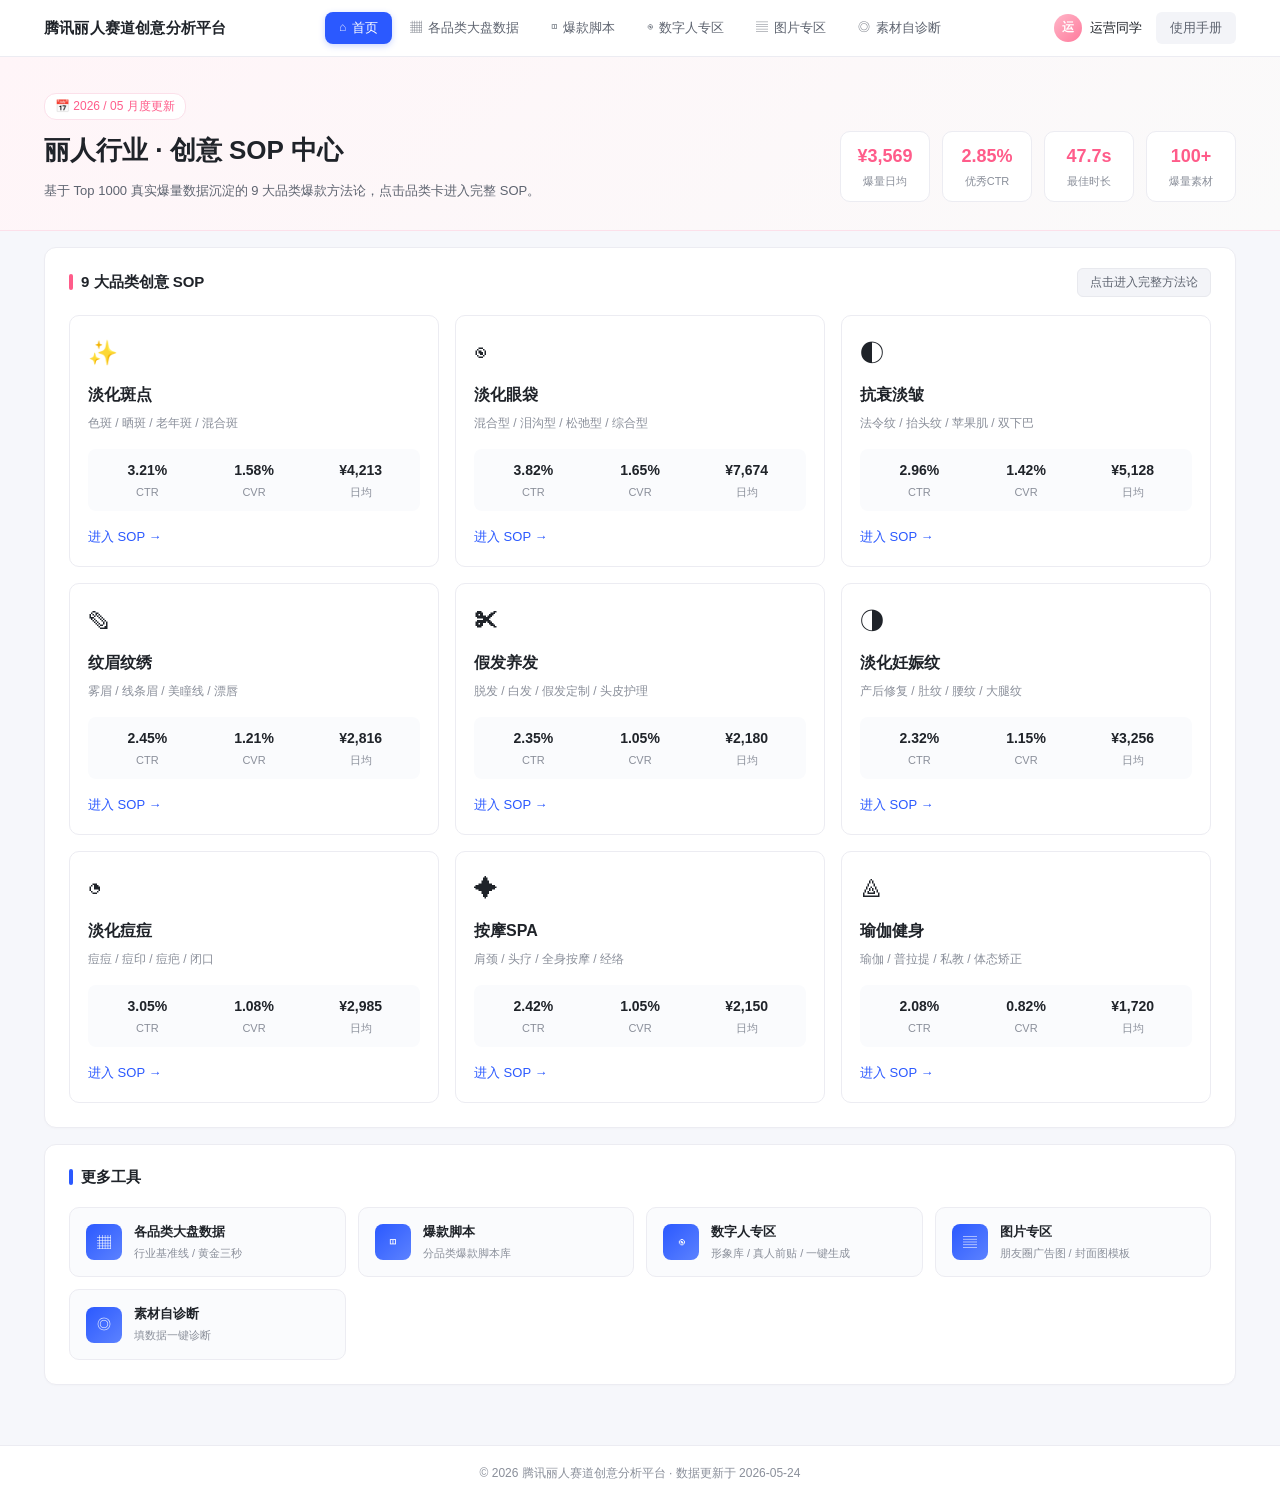
==== commit 603abc04: "feat: 顶部导航重构为6模块(首页/各品类大盘数据/爆款脚本/数字人专区/图片专区/素材自诊断) + 新增数字人专区&图片专区页面" ====
--- a/index.html
+++ b/index.html
@@ -14,11 +14,11 @@
     <div class="brand">腾讯丽人赛道创意分析平台</div>
     <nav class="topnav">
       <a href="#/home" class="nav-item" data-route="home"><span class="nav-icon">⌂</span>首页</a>
-      <a href="#/dashboard" class="nav-item" data-route="dashboard"><span class="nav-icon">▦</span>大盘数据</a>
-      <a href="#/case" class="nav-item" data-route="case"><span class="nav-icon">◫</span>爆款案例库</a>
-      <a href="#/trend" class="nav-item" data-route="trend"><span class="nav-icon">◰</span>近期素材</a>
-      <a href="#/diagnose" class="nav-item" data-route="diagnose"><span class="nav-icon">◎</span>素材自分析</a>
-      <a href="#/report" class="nav-item" data-route="report"><span class="nav-icon">◩</span>示例报告</a>
+      <a href="#/dashboard" class="nav-item" data-route="dashboard"><span class="nav-icon">▦</span>各品类大盘数据</a>
+      <a href="#/case" class="nav-item" data-route="case"><span class="nav-icon">◫</span>爆款脚本</a>
+      <a href="#/digital" class="nav-item" data-route="digital"><span class="nav-icon">◉</span>数字人专区</a>
+      <a href="#/image" class="nav-item" data-route="image"><span class="nav-icon">▤</span>图片专区</a>
+      <a href="#/diagnose" class="nav-item" data-route="diagnose"><span class="nav-icon">◎</span>素材自诊断</a>
     </nav>
     <div class="topright">
       <div class="user">
@@ -76,30 +76,34 @@
       <div class="v3-tool-grid">
         <a class="v3-tool" href="#/dashboard">
           <span class="v3-tool-ico">▦</span>
-          <span class="v3-tool-txt"><b>大盘数据</b><i>行业基准线 / 黄金三秒</i></span>
+          <span class="v3-tool-txt"><b>各品类大盘数据</b><i>行业基准线 / 黄金三秒</i></span>
         </a>
-        <a class="v3-tool" href="#/trend">
-          <span class="v3-tool-ico">◰</span>
-          <span class="v3-tool-txt"><b>近期素材趋势</b><i>本周上升 / 平稳 / 疲劳</i></span>
+        <a class="v3-tool" href="#/case">
+          <span class="v3-tool-ico">◫</span>
+          <span class="v3-tool-txt"><b>爆款脚本</b><i>分品类爆款脚本库</i></span>
+        </a>
+        <a class="v3-tool" href="#/digital">
+          <span class="v3-tool-ico">◉</span>
+          <span class="v3-tool-txt"><b>数字人专区</b><i>形象库 / 真人前贴 / 一键生成</i></span>
+        </a>
+        <a class="v3-tool" href="#/image">
+          <span class="v3-tool-ico">▤</span>
+          <span class="v3-tool-txt"><b>图片专区</b><i>朋友圈广告图 / 封面图模板</i></span>
         </a>
         <a class="v3-tool" href="#/diagnose">
           <span class="v3-tool-ico">◎</span>
-          <span class="v3-tool-txt"><b>素材自分析</b><i>填数据一键诊断</i></span>
-        </a>
-        <a class="v3-tool" href="#/report">
-          <span class="v3-tool-ico">◩</span>
-          <span class="v3-tool-txt"><b>示例报告</b><i>真实爆款拆解样例</i></span>
+          <span class="v3-tool-txt"><b>素材自诊断</b><i>填数据一键诊断</i></span>
         </a>
       </div>
     </div>
   </main>
 </div>
 
-<!-- =============== 页面 1：大盘数据 =============== -->
+<!-- =============== 页面 1：各品类大盘数据 =============== -->
 <div class="page" data-page="dashboard">
   <section class="page-head sticky-head">
     <div class="container">
-      <h1 class="page-title">行业大盘数据</h1>
+      <h1 class="page-title">各品类大盘数据</h1>
       <div class="industry-tabs anchor-tabs">
         <button class="ind-tab active" data-anchor="cat-liren">丽人</button>
         <button class="ind-tab" data-anchor="cat-danban">淡化斑点</button>
@@ -155,11 +159,10 @@
               <tr><th>版位</th><th>消耗占比</th><th>CTR</th><th>浅层CVR</th><th>平均播放时长</th><th>3秒完播率</th><th>快滑率</th></tr>
             </thead>
             <tbody>
-              <tr><td>微信视频号信息流</td><td><b>73.8%</b></td><td>3.12%</td><td>1.58%</td><td>49.2s</td><td>65%</td><td>20%</td></tr>
-              <tr><td>朋友圈广告</td><td>12.5%</td><td>2.45%</td><td>1.25%</td><td>42.1s</td><td>58%</td><td>26%</td></tr>
-              <tr><td>优量汇</td><td>8.3%</td><td>2.18%</td><td>1.12%</td><td>38.5s</td><td>55%</td><td>30%</td></tr>
-              <tr><td>激励视频</td><td>3.2%</td><td>1.85%</td><td>0.95%</td><td>35.8s</td><td>50%</td><td>35%</td></tr>
-              <tr><td>小程序广告</td><td>2.2%</td><td>1.92%</td><td>1.05%</td><td>40.3s</td><td>53%</td><td>32%</td></tr>
+              <tr><td>微信视频号</td><td><b>73.8%</b></td><td>3.12%</td><td>1.58%</td><td>49.2s</td><td>65%</td><td>20%</td></tr>
+              <tr><td>微信朋友圈</td><td>12.5%</td><td>2.45%</td><td>1.25%</td><td>42.1s</td><td>58%</td><td>26%</td></tr>
+              <tr><td>公众号与小程序</td><td>8.3%</td><td>2.18%</td><td>1.12%</td><td>38.5s</td><td>55%</td><td>30%</td></tr>
+              <tr><td>平台与内容广告</td><td>5.4%</td><td>1.92%</td><td>1.02%</td><td>37.6s</td><td>52%</td><td>33%</td></tr>
             </tbody>
           </table>
         </div>
@@ -186,11 +189,10 @@
           <table>
             <thead><tr><th>版位</th><th>消耗占比</th><th>CTR</th><th>浅层CVR</th><th>平均播放时长</th><th>3秒完播率</th><th>快滑率</th></tr></thead>
             <tbody>
-              <tr><td>微信视频号信息流</td><td><b>74.8%</b></td><td>3.45%</td><td>1.72%</td><td>51.2s</td><td>67%</td><td>18%</td></tr>
-              <tr><td>朋友圈广告</td><td>13.0%</td><td>2.80%</td><td>1.42%</td><td>44.5s</td><td>60%</td><td>24%</td></tr>
-              <tr><td>优量汇</td><td>7.5%</td><td>2.45%</td><td>1.25%</td><td>40.2s</td><td>57%</td><td>28%</td></tr>
-              <tr><td>激励视频</td><td>3.0%</td><td>2.10%</td><td>1.05%</td><td>36.8s</td><td>52%</td><td>33%</td></tr>
-              <tr><td>小程序广告</td><td>1.7%</td><td>2.18%</td><td>1.12%</td><td>41.5s</td><td>55%</td><td>30%</td></tr>
+              <tr><td>微信视频号</td><td><b>74.8%</b></td><td>3.45%</td><td>1.72%</td><td>51.2s</td><td>67%</td><td>18%</td></tr>
+              <tr><td>微信朋友圈</td><td>13.0%</td><td>2.80%</td><td>1.42%</td><td>44.5s</td><td>60%</td><td>24%</td></tr>
+              <tr><td>公众号与小程序</td><td>7.5%</td><td>2.45%</td><td>1.25%</td><td>40.2s</td><td>57%</td><td>28%</td></tr>
+              <tr><td>平台与内容广告</td><td>4.7%</td><td>2.14%</td><td>1.08%</td><td>37.5s</td><td>53%</td><td>32%</td></tr>
             </tbody>
           </table>
         </div>
@@ -217,11 +219,10 @@
           <table>
             <thead><tr><th>版位</th><th>消耗占比</th><th>CTR</th><th>浅层CVR</th><th>平均播放时长</th><th>3秒完播率</th><th>快滑率</th></tr></thead>
             <tbody>
-              <tr><td>微信视频号信息流</td><td><b>76.5%</b></td><td>4.05%</td><td>1.78%</td><td>53.5s</td><td>70%</td><td>16%</td></tr>
-              <tr><td>朋友圈广告</td><td>12.2%</td><td>3.32%</td><td>1.48%</td><td>46.8s</td><td>62%</td><td>22%</td></tr>
-              <tr><td>优量汇</td><td>7.5%</td><td>2.95%</td><td>1.32%</td><td>42.1s</td><td>58%</td><td>27%</td></tr>
-              <tr><td>激励视频</td><td>2.5%</td><td>2.62%</td><td>1.15%</td><td>38.5s</td><td>54%</td><td>32%</td></tr>
-              <tr><td>小程序广告</td><td>1.3%</td><td>2.78%</td><td>1.22%</td><td>43.2s</td><td>56%</td><td>29%</td></tr>
+              <tr><td>微信视频号</td><td><b>76.5%</b></td><td>4.05%</td><td>1.78%</td><td>53.5s</td><td>70%</td><td>16%</td></tr>
+              <tr><td>微信朋友圈</td><td>12.2%</td><td>3.32%</td><td>1.48%</td><td>46.8s</td><td>62%</td><td>22%</td></tr>
+              <tr><td>公众号与小程序</td><td>7.5%</td><td>2.95%</td><td>1.32%</td><td>42.1s</td><td>58%</td><td>27%</td></tr>
+              <tr><td>平台与内容广告</td><td>3.8%</td><td>2.70%</td><td>1.18%</td><td>40.5s</td><td>55%</td><td>30%</td></tr>
             </tbody>
           </table>
         </div>
@@ -248,11 +249,10 @@
           <table>
             <thead><tr><th>版位</th><th>消耗占比</th><th>CTR</th><th>浅层CVR</th><th>平均播放时长</th><th>3秒完播率</th><th>快滑率</th></tr></thead>
             <tbody>
-              <tr><td>微信视频号信息流</td><td><b>75.2%</b></td><td>3.18%</td><td>1.55%</td><td>50.1s</td><td>66%</td><td>19%</td></tr>
-              <tr><td>朋友圈广告</td><td>13.5%</td><td>2.55%</td><td>1.28%</td><td>43.2s</td><td>59%</td><td>25%</td></tr>
-              <tr><td>优量汇</td><td>7.8%</td><td>2.22%</td><td>1.15%</td><td>39.5s</td><td>56%</td><td>29%</td></tr>
-              <tr><td>激励视频</td><td>2.1%</td><td>1.92%</td><td>0.98%</td><td>36.2s</td><td>51%</td><td>34%</td></tr>
-              <tr><td>小程序广告</td><td>1.4%</td><td>1.98%</td><td>1.05%</td><td>41.0s</td><td>54%</td><td>31%</td></tr>
+              <tr><td>微信视频号</td><td><b>75.2%</b></td><td>3.18%</td><td>1.55%</td><td>50.1s</td><td>66%</td><td>19%</td></tr>
+              <tr><td>微信朋友圈</td><td>13.5%</td><td>2.55%</td><td>1.28%</td><td>43.2s</td><td>59%</td><td>25%</td></tr>
+              <tr><td>公众号与小程序</td><td>7.8%</td><td>2.22%</td><td>1.15%</td><td>39.5s</td><td>56%</td><td>29%</td></tr>
+              <tr><td>平台与内容广告</td><td>3.5%</td><td>1.95%</td><td>1.02%</td><td>37.8s</td><td>52%</td><td>33%</td></tr>
             </tbody>
           </table>
         </div>
@@ -279,11 +279,10 @@
           <table>
             <thead><tr><th>版位</th><th>消耗占比</th><th>CTR</th><th>浅层CVR</th><th>平均播放时长</th><th>3秒完播率</th><th>快滑率</th></tr></thead>
             <tbody>
-              <tr><td>微信视频号信息流</td><td><b>78.5%</b></td><td>2.62%</td><td>1.32%</td><td>43.5s</td><td>62%</td><td>23%</td></tr>
-              <tr><td>朋友圈广告</td><td>10.8%</td><td>2.10%</td><td>1.08%</td><td>38.2s</td><td>55%</td><td>28%</td></tr>
-              <tr><td>优量汇</td><td>6.5%</td><td>1.85%</td><td>0.95%</td><td>35.1s</td><td>52%</td><td>32%</td></tr>
-              <tr><td>激励视频</td><td>2.8%</td><td>1.55%</td><td>0.82%</td><td>32.5s</td><td>48%</td><td>38%</td></tr>
-              <tr><td>小程序广告</td><td>1.4%</td><td>1.62%</td><td>0.88%</td><td>36.8s</td><td>50%</td><td>35%</td></tr>
+              <tr><td>微信视频号</td><td><b>78.5%</b></td><td>2.62%</td><td>1.32%</td><td>43.5s</td><td>62%</td><td>23%</td></tr>
+              <tr><td>微信朋友圈</td><td>10.8%</td><td>2.10%</td><td>1.08%</td><td>38.2s</td><td>55%</td><td>28%</td></tr>
+              <tr><td>公众号与小程序</td><td>6.5%</td><td>1.85%</td><td>0.95%</td><td>35.1s</td><td>52%</td><td>32%</td></tr>
+              <tr><td>平台与内容广告</td><td>4.2%</td><td>1.58%</td><td>0.85%</td><td>34.0s</td><td>49%</td><td>36%</td></tr>
             </tbody>
           </table>
         </div>
@@ -310,11 +309,10 @@
           <table>
             <thead><tr><th>版位</th><th>消耗占比</th><th>CTR</th><th>浅层CVR</th><th>平均播放时长</th><th>3秒完播率</th><th>快滑率</th></tr></thead>
             <tbody>
-              <tr><td>微信视频号信息流</td><td><b>71.5%</b></td><td>2.55%</td><td>1.18%</td><td>42.1s</td><td>61%</td><td>24%</td></tr>
-              <tr><td>朋友圈广告</td><td>14.8%</td><td>2.05%</td><td>0.95%</td><td>37.2s</td><td>55%</td><td>29%</td></tr>
-              <tr><td>优量汇</td><td>9.2%</td><td>1.78%</td><td>0.82%</td><td>33.5s</td><td>51%</td><td>33%</td></tr>
-              <tr><td>激励视频</td><td>2.8%</td><td>1.55%</td><td>0.72%</td><td>30.8s</td><td>47%</td><td>39%</td></tr>
-              <tr><td>小程序广告</td><td>1.7%</td><td>1.62%</td><td>0.78%</td><td>34.5s</td><td>49%</td><td>36%</td></tr>
+              <tr><td>微信视频号</td><td><b>71.5%</b></td><td>2.55%</td><td>1.18%</td><td>42.1s</td><td>61%</td><td>24%</td></tr>
+              <tr><td>微信朋友圈</td><td>14.8%</td><td>2.05%</td><td>0.95%</td><td>37.2s</td><td>55%</td><td>29%</td></tr>
+              <tr><td>公众号与小程序</td><td>9.2%</td><td>1.78%</td><td>0.82%</td><td>33.5s</td><td>51%</td><td>33%</td></tr>
+              <tr><td>平台与内容广告</td><td>4.5%</td><td>1.58%</td><td>0.74%</td><td>32.2s</td><td>48%</td><td>37%</td></tr>
             </tbody>
           </table>
         </div>
@@ -341,11 +339,10 @@
           <table>
             <thead><tr><th>版位</th><th>消耗占比</th><th>CTR</th><th>浅层CVR</th><th>平均播放时长</th><th>3秒完播率</th><th>快滑率</th></tr></thead>
             <tbody>
-              <tr><td>微信视频号信息流</td><td><b>72.8%</b></td><td>2.55%</td><td>1.28%</td><td>46.2s</td><td>62%</td><td>22%</td></tr>
-              <tr><td>朋友圈广告</td><td>14.2%</td><td>2.05%</td><td>1.02%</td><td>40.5s</td><td>56%</td><td>27%</td></tr>
-              <tr><td>优量汇</td><td>8.5%</td><td>1.78%</td><td>0.92%</td><td>36.8s</td><td>52%</td><td>31%</td></tr>
-              <tr><td>激励视频</td><td>2.8%</td><td>1.52%</td><td>0.78%</td><td>33.2s</td><td>48%</td><td>36%</td></tr>
-              <tr><td>小程序广告</td><td>1.7%</td><td>1.62%</td><td>0.85%</td><td>37.5s</td><td>50%</td><td>33%</td></tr>
+              <tr><td>微信视频号</td><td><b>72.8%</b></td><td>2.55%</td><td>1.28%</td><td>46.2s</td><td>62%</td><td>22%</td></tr>
+              <tr><td>微信朋友圈</td><td>14.2%</td><td>2.05%</td><td>1.02%</td><td>40.5s</td><td>56%</td><td>27%</td></tr>
+              <tr><td>公众号与小程序</td><td>8.5%</td><td>1.78%</td><td>0.92%</td><td>36.8s</td><td>52%</td><td>31%</td></tr>
+              <tr><td>平台与内容广告</td><td>4.5%</td><td>1.55%</td><td>0.80%</td><td>35.0s</td><td>49%</td><td>35%</td></tr>
             </tbody>
           </table>
         </div>
@@ -372,11 +369,10 @@
           <table>
             <thead><tr><th>版位</th><th>消耗占比</th><th>CTR</th><th>浅层CVR</th><th>平均播放时长</th><th>3秒完播率</th><th>快滑率</th></tr></thead>
             <tbody>
-              <tr><td>微信视频号信息流</td><td><b>73.5%</b></td><td>3.28%</td><td>1.22%</td><td>42.8s</td><td>64%</td><td>21%</td></tr>
-              <tr><td>朋友圈广告</td><td>13.2%</td><td>2.65%</td><td>0.98%</td><td>37.5s</td><td>57%</td><td>26%</td></tr>
-              <tr><td>优量汇</td><td>8.5%</td><td>2.32%</td><td>0.85%</td><td>34.2s</td><td>54%</td><td>30%</td></tr>
-              <tr><td>激励视频</td><td>3.0%</td><td>2.05%</td><td>0.72%</td><td>31.5s</td><td>50%</td><td>34%</td></tr>
-              <tr><td>小程序广告</td><td>1.8%</td><td>2.12%</td><td>0.78%</td><td>35.2s</td><td>52%</td><td>32%</td></tr>
+              <tr><td>微信视频号</td><td><b>73.5%</b></td><td>3.28%</td><td>1.22%</td><td>42.8s</td><td>64%</td><td>21%</td></tr>
+              <tr><td>微信朋友圈</td><td>13.2%</td><td>2.65%</td><td>0.98%</td><td>37.5s</td><td>57%</td><td>26%</td></tr>
+              <tr><td>公众号与小程序</td><td>8.5%</td><td>2.32%</td><td>0.85%</td><td>34.2s</td><td>54%</td><td>30%</td></tr>
+              <tr><td>平台与内容广告</td><td>4.8%</td><td>2.08%</td><td>0.74%</td><td>33.0s</td><td>51%</td><td>33%</td></tr>
             </tbody>
           </table>
         </div>
@@ -403,11 +399,10 @@
           <table>
             <thead><tr><th>版位</th><th>消耗占比</th><th>CTR</th><th>浅层CVR</th><th>平均播放时长</th><th>3秒完播率</th><th>快滑率</th></tr></thead>
             <tbody>
-              <tr><td>微信视频号信息流</td><td><b>72.5%</b></td><td>2.65%</td><td>1.18%</td><td>45.2s</td><td>61%</td><td>23%</td></tr>
-              <tr><td>朋友圈广告</td><td>13.8%</td><td>2.15%</td><td>0.95%</td><td>39.5s</td><td>55%</td><td>28%</td></tr>
-              <tr><td>优量汇</td><td>8.5%</td><td>1.88%</td><td>0.82%</td><td>35.8s</td><td>52%</td><td>32%</td></tr>
-              <tr><td>激励视频</td><td>3.5%</td><td>1.65%</td><td>0.72%</td><td>32.5s</td><td>48%</td><td>37%</td></tr>
-              <tr><td>小程序广告</td><td>1.7%</td><td>1.72%</td><td>0.78%</td><td>37.0s</td><td>50%</td><td>34%</td></tr>
+              <tr><td>微信视频号</td><td><b>72.5%</b></td><td>2.65%</td><td>1.18%</td><td>45.2s</td><td>61%</td><td>23%</td></tr>
+              <tr><td>微信朋友圈</td><td>13.8%</td><td>2.15%</td><td>0.95%</td><td>39.5s</td><td>55%</td><td>28%</td></tr>
+              <tr><td>公众号与小程序</td><td>8.5%</td><td>1.88%</td><td>0.82%</td><td>35.8s</td><td>52%</td><td>32%</td></tr>
+              <tr><td>平台与内容广告</td><td>5.2%</td><td>1.68%</td><td>0.74%</td><td>34.2s</td><td>49%</td><td>35%</td></tr>
             </tbody>
           </table>
         </div>
@@ -434,11 +429,10 @@
           <table>
             <thead><tr><th>版位</th><th>消耗占比</th><th>CTR</th><th>浅层CVR</th><th>平均播放时长</th><th>3秒完播率</th><th>快滑率</th></tr></thead>
             <tbody>
-              <tr><td>微信视频号信息流</td><td><b>69.5%</b></td><td>2.28%</td><td>0.92%</td><td>42.0s</td><td>58%</td><td>26%</td></tr>
-              <tr><td>朋友圈广告</td><td>15.5%</td><td>1.82%</td><td>0.75%</td><td>36.5s</td><td>52%</td><td>31%</td></tr>
-              <tr><td>优量汇</td><td>9.8%</td><td>1.58%</td><td>0.65%</td><td>32.8s</td><td>49%</td><td>35%</td></tr>
-              <tr><td>激励视频</td><td>3.5%</td><td>1.38%</td><td>0.55%</td><td>30.2s</td><td>45%</td><td>41%</td></tr>
-              <tr><td>小程序广告</td><td>1.7%</td><td>1.45%</td><td>0.62%</td><td>34.0s</td><td>47%</td><td>38%</td></tr>
+              <tr><td>微信视频号</td><td><b>69.5%</b></td><td>2.28%</td><td>0.92%</td><td>42.0s</td><td>58%</td><td>26%</td></tr>
+              <tr><td>微信朋友圈</td><td>15.5%</td><td>1.82%</td><td>0.75%</td><td>36.5s</td><td>52%</td><td>31%</td></tr>
+              <tr><td>公众号与小程序</td><td>9.8%</td><td>1.58%</td><td>0.65%</td><td>32.8s</td><td>49%</td><td>35%</td></tr>
+              <tr><td>平台与内容广告</td><td>5.2%</td><td>1.40%</td><td>0.58%</td><td>31.5s</td><td>46%</td><td>40%</td></tr>
             </tbody>
           </table>
         </div>
@@ -448,11 +442,11 @@
   </main>
 </div>
 
-<!-- =============== 页面 2：爆款案例库 =============== -->
+<!-- =============== 页面 2：爆款脚本 =============== -->
 <div class="page" data-page="case">
   <section class="page-head">
     <div class="container">
-      <h1 class="page-title">分品类爆款创意 SOP</h1>
+      <h1 class="page-title">分品类爆款脚本</h1>
       <div class="industry-tabs">
         <button class="ind-tab active">全部</button>
         <button class="ind-tab">淡化斑点</button>
@@ -489,15 +483,15 @@
   </main>
 </div>
 
-<!-- =============== 页面 3：近期素材 =============== -->
-<div class="page" data-page="trend">
+<!-- =============== 页面 3：数字人专区 =============== -->
+<div class="page" data-page="digital">
   <section class="page-head">
     <div class="container">
-      <h1 class="page-title">近期平台素材趋势</h1>
+      <h1 class="page-title">数字人专区</h1>
       <div class="industry-tabs">
-        <button class="ind-tab active">本周</button>
-        <button class="ind-tab">近30天</button>
-        <button class="ind-tab">近90天</button>
+        <button class="ind-tab active">数字人形象库</button>
+        <button class="ind-tab">真人前贴口播</button>
+        <button class="ind-tab">脚本→数字人视频</button>
       </div>
     </div>
   </section>
@@ -505,24 +499,26 @@
   <main class="container main-area">
     <div class="panel">
       <div class="panel-head">
-        <div class="panel-title"><span class="dot purple-dot"></span>近期平台素材趋势</div>
-        <div class="date-range light">本周更新 · 2026-05-18 至 2026-05-24</div>
+        <div class="panel-title"><span class="dot purple-dot"></span>数字人形象库</div>
+        <div class="date-range light">点击形象 → 一键生成口播视频</div>
       </div>
       <div class="trend-grid">
-        <div class="trend-card hot"><div class="trend-tag pink-tag">▲ 上升</div><div class="trend-name">街头采访式真人口播</div><div class="trend-desc">美容师走出门店，街头采访真实顾客，拉高信任感与点击率。</div></div>
-        <div class="trend-card hot"><div class="trend-tag pink-tag">▲ 上升</div><div class="trend-name">价格清单大字快闪</div><div class="trend-desc">"法令纹368 / 抬头纹368 / 苹果肌368"全屏价格刷屏。</div></div>
-        <div class="trend-card"><div class="trend-tag green-tag">● 平稳</div><div class="trend-name">门店开业排队</div><div class="trend-desc">仍是淡斑、淡皱品类的稳定爆款形式。</div></div>
-        <div class="trend-card down"><div class="trend-tag gray-tag">▼ 疲劳</div><div class="trend-name">纯AI数字人口播</div><div class="trend-desc">CTR 持续下滑，建议替换为真人或真人前贴口播。</div></div>
+        <div class="trend-card hot"><div class="trend-tag pink-tag">推荐</div><div class="trend-name">温柔阴柔型男主播</div><div class="trend-desc">25-32岁，白衬衫精致男，丽人行业最爆量人设，CTR均值3.2%。</div></div>
+        <div class="trend-card hot"><div class="trend-tag pink-tag">推荐</div><div class="trend-name">亲和力女美容师</div><div class="trend-desc">25-30岁，白色工作服+一次性手套，操作类素材首选。</div></div>
+        <div class="trend-card"><div class="trend-tag green-tag">常用</div><div class="trend-name">中老年顾客见证</div><div class="trend-desc">45-60岁阿姨真实见证，淡斑/淡皱品类信任感拉满。</div></div>
+        <div class="trend-card"><div class="trend-tag green-tag">常用</div><div class="trend-name">新闻播报型主持人</div><div class="trend-desc">权威感开场，"附近火爆的眼袋店"经典句式适用。</div></div>
+        <div class="trend-card"><div class="trend-tag gray-tag">慎用</div><div class="trend-name">纯AI数字人口播</div><div class="trend-desc">CTR持续下滑，建议替换为真人或真人前贴口播。</div></div>
+        <div class="trend-card"><div class="trend-tag green-tag">新增</div><div class="trend-name">真人前贴+数字人后段</div><div class="trend-desc">前3秒真人出镜锁定信任，后段数字人讲解，性价比最高。</div></div>
       </div>
     </div>
   </main>
 </div>
 
-<!-- =============== 页面 4：素材自分析 =============== -->
+<!-- =============== 页面 4：素材自诊断 =============== -->
 <div class="page" data-page="diagnose">
   <section class="page-head">
     <div class="container">
-      <h1 class="page-title">素材自分析诊断台</h1>
+      <h1 class="page-title">素材自诊断台</h1>
       <div class="industry-tabs">
         <button class="ind-tab active">表单诊断</button>
         <button class="ind-tab">链接诊断</button>
@@ -534,7 +530,7 @@
   <main class="container main-area">
     <div class="panel">
       <div class="panel-head">
-        <div class="panel-title"><span class="dot green-dot"></span>素材自分析诊断台</div>
+        <div class="panel-title"><span class="dot green-dot"></span>素材自诊断台</div>
         <div class="date-range light">上传你的素材，我们告诉你为什么数据差</div>
       </div>
 
@@ -585,17 +581,15 @@
   </main>
 </div>
 
-<!-- =============== 页面 5：示例报告 =============== -->
-<div class="page" data-page="report">
+<!-- =============== 页面 5：图片专区 =============== -->
+<div class="page" data-page="image">
   <section class="page-head">
     <div class="container">
-      <h1 class="page-title">示例诊断报告</h1>
+      <h1 class="page-title">图片专区</h1>
       <div class="industry-tabs">
-        <button class="ind-tab active">全部品类</button>
-        <button class="ind-tab">淡斑</button>
-        <button class="ind-tab">淡皱</button>
-        <button class="ind-tab">眼袋</button>
-        <button class="ind-tab">纹眉</button>
+        <button class="ind-tab active">朋友圈广告图</button>
+        <button class="ind-tab">视频封面图</button>
+        <button class="ind-tab">落地页头图</button>
       </div>
     </div>
   </section>
@@ -603,33 +597,33 @@
   <main class="container main-area">
     <div class="panel">
       <div class="panel-head">
-        <div class="panel-title"><span class="dot orange-dot"></span>示例诊断报告</div>
-        <div class="date-range light">真实分析样例</div>
+        <div class="panel-title"><span class="dot orange-dot"></span>爆款图片模板库</div>
+        <div class="date-range light">基于丽人大盘 Top 图片素材沉淀</div>
       </div>
 
       <div class="report-card">
         <div class="report-head">
-          <div class="report-name">某淡皱品类30秒口播视频</div>
-          <div class="report-meta">日均¥7,485 · CTR 2.96% · CVR 1.42%</div>
+          <div class="report-name">价格锤型朋友圈广告图（淡皱）</div>
+          <div class="report-meta">CTR 2.85% · 点赞率 1.42% · 推荐指数 ★★★★★</div>
         </div>
         <div class="report-grid">
-          <div class="rg-item"><div class="rg-label">核心判断</div><div class="rg-text">高点击高转化型爆款，黄金三秒"白手套+价格锤"是核心拉量点。</div></div>
-          <div class="rg-item"><div class="rg-label">脚本结构</div><div class="rg-text">0-3s价格锤 / 4-15s操作特写 / 16-30s价格清单+到店CTA</div></div>
-          <div class="rg-item"><div class="rg-label">爆量因子</div><div class="rg-text">真实中老年顾客 + 白手套操作 + 368元价格锤 + "全国连锁300+"</div></div>
-          <div class="rg-item"><div class="rg-label">复用方向</div><div class="rg-text">替换为眼袋468元版本，保留白手套操作镜头与价格清单结构。</div></div>
+          <div class="rg-item"><div class="rg-label">视觉构图</div><div class="rg-text">左侧顾客面部特写 + 右侧368元红色价格锤，3:4竖图。</div></div>
+          <div class="rg-item"><div class="rg-label">文案结构</div><div class="rg-text">主标"科技淡皱仅368" + 副标"法令纹/抬头纹/苹果肌全包"。</div></div>
+          <div class="rg-item"><div class="rg-label">配色规范</div><div class="rg-text">暖白底色 + 红色价格 + 黑色主标，合规底字白底灰字。</div></div>
+          <div class="rg-item"><div class="rg-label">复用方向</div><div class="rg-text">替换为淡斑386/眼袋468版本，保留价格锤位置与配色。</div></div>
         </div>
       </div>
 
       <div class="report-card">
         <div class="report-head">
-          <div class="report-name">某淡斑品类45秒门店开业视频</div>
-          <div class="report-meta">日均¥12,398 · CTR 3.45% · CVR 1.78%</div>
+          <div class="report-name">门店开业型视频封面（淡斑）</div>
+          <div class="report-meta">CTR 3.12% · 三秒完播率 65% · 推荐指数 ★★★★★</div>
         </div>
         <div class="report-grid">
-          <div class="rg-item"><div class="rg-label">核心判断</div><div class="rg-text">超头部爆量素材，社交证明（开业排队）+价格锤双驱动。</div></div>
-          <div class="rg-item"><div class="rg-label">脚本结构</div><div class="rg-text">0-3s开业鞭炮 / 4-25s操作特写 / 26-45s顾客见证+价格</div></div>
-          <div class="rg-item"><div class="rg-label">爆量因子</div><div class="rg-text">198元低门槛价格锤 + 50分钟时长承诺 + 真实顾客出镜</div></div>
-          <div class="rg-item"><div class="rg-label">复用方向</div><div class="rg-text">替换为眼袋开业版本，保留鞭炮镜头与50分钟话术。</div></div>
+          <div class="rg-item"><div class="rg-label">视觉构图</div><div class="rg-text">门店外景+鞭炮+排队人群，9:16竖屏，黄底大字"开业大吉"。</div></div>
+          <div class="rg-item"><div class="rg-label">文案结构</div><div class="rg-text">主标"淡斑店开业大吉" + 副标"全程50分钟仅198元"。</div></div>
+          <div class="rg-item"><div class="rg-label">配色规范</div><div class="rg-text">黄底红字 + 价格高亮 + 底部"效果因人而异"合规白字。</div></div>
+          <div class="rg-item"><div class="rg-label">复用方向</div><div class="rg-text">可替换为眼袋/淡皱开业版，保留鞭炮+排队元素。</div></div>
         </div>
       </div>
     </div>
@@ -650,16 +644,16 @@
         <div class="panel-title"><span class="dot pink-dot"></span>平台使用指引</div>
       </div>
       <div class="manual-body">
-        <h3>① 大盘数据</h3>
+        <h3>① 各品类大盘数据</h3>
         <p>查看丽人行业月度大盘指标、黄金三秒分布、品类消耗占比，作为优化参考基准线。</p>
-        <h3>② 爆款案例库</h3>
-        <p>分品类查看 Top 爆款 SOP，每个品类含 CTR/CVR/日均消耗三大指标，可直接复用脚本结构。</p>
-        <h3>③ 近期素材</h3>
-        <p>本周/近30天上升、平稳、疲劳的素材形式，决定下一条素材方向。</p>
-        <h3>④ 素材自分析</h3>
+        <h3>② 爆款脚本</h3>
+        <p>分品类查看 Top 爆款脚本，每个品类含 CTR/CVR/日均消耗三大指标，可直接复用脚本结构。</p>
+        <h3>③ 数字人专区</h3>
+        <p>数字人形象库 + 真人前贴口播拼接，点击形象一键生成口播视频。</p>
+        <h3>④ 图片专区</h3>
+        <p>朋友圈广告图、视频封面图、落地页头图爆款模板，含视觉构图与配色规范。</p>
+        <h3>⑤ 素材自诊断</h3>
         <p>填入你的素材数据，平台输出核心判断、问题诊断与下一条怎么拍的建议。</p>
-        <h3>⑤ 示例报告</h3>
-        <p>看真实爆款的拆解样例，照着抄就行。</p>
         <h3>联系我们</h3>
         <p>📮 邮箱：creative@example.com　💬 企业微信：扫码加入丽人创意诊断群　📞 顾问咨询：xxx-xxxx-xxxx</p>
       </div>
--- a/styles.css
+++ b/styles.css
@@ -704,18 +704,6 @@
   padding-bottom: 14px;
   box-shadow: 0 6px 12px -8px rgba(15, 23, 42, 0.08), 0 1px 0 #ececf2;
 }
-/* 顶部哨兵：向上延伸 56px，覆盖 sticky-head 与 topbar 之间任何可能的空白
-   （即使 topbar 因滚动容器问题被滚走，这段也保持灰底，不会露出下方内容） */
-.sticky-head::before {
-  content: "";
-  position: absolute;
-  left: 0;
-  right: 0;
-  top: -56px;
-  height: 56px;
-  background: #f6f7fb;
-  pointer-events: none;
-}
 .sticky-head .page-title {
   margin-bottom: 14px;
 }
